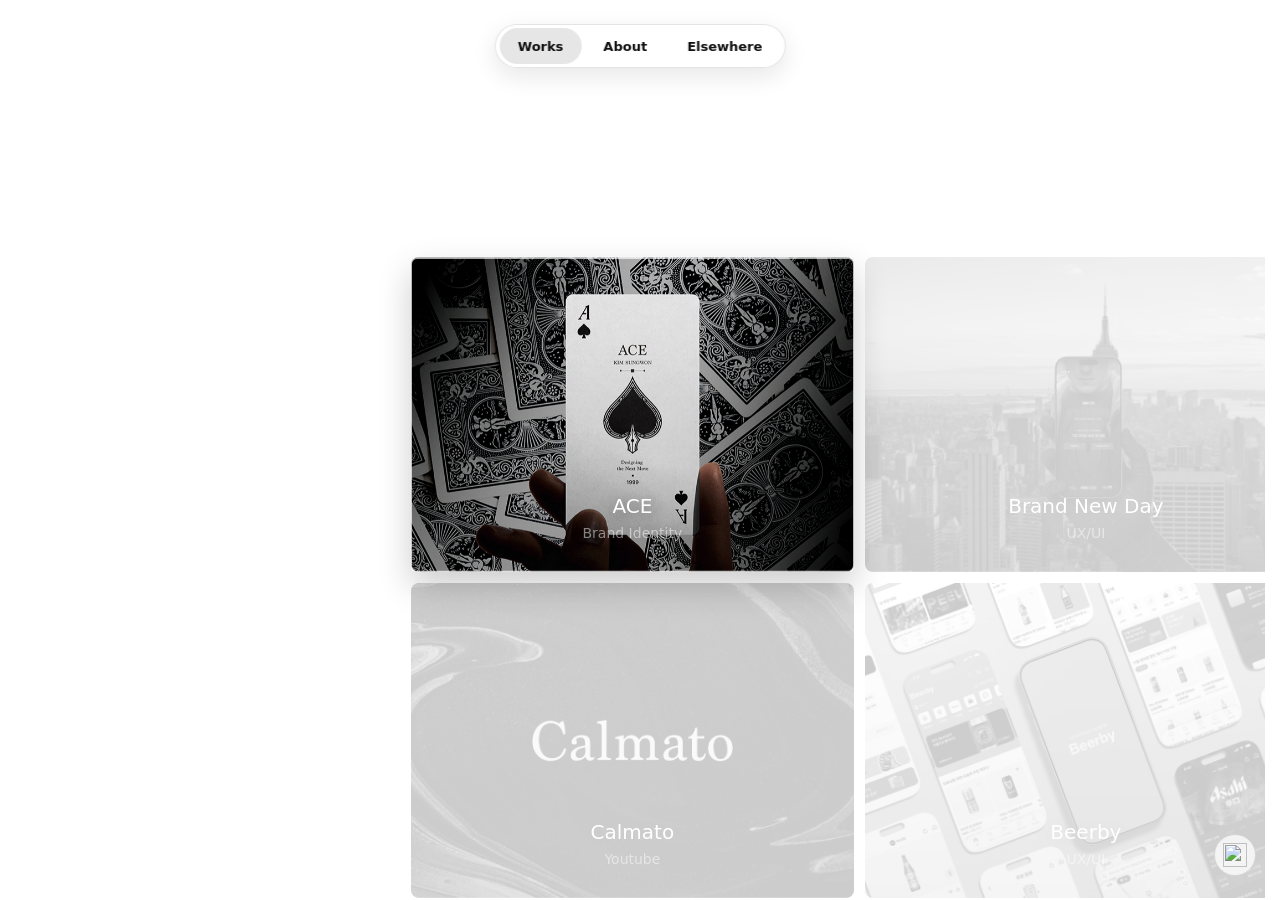
==== index.html @ f8c73bdc "오류 수정_2차" ====
<!doctype html>
<html lang="ko">
  <head>
    <meta charset="utf-8">
    <meta name="viewport" content="width=device-width, initial-scale=1, viewport-fit=cover">
    <meta http-equiv="refresh" content="0; url=./works/">
    <script>
      window.location.replace("./works/");
    </script>
    <title>Kim SungWon Portfolio</title>
  </head>
  <body></body>
</html>
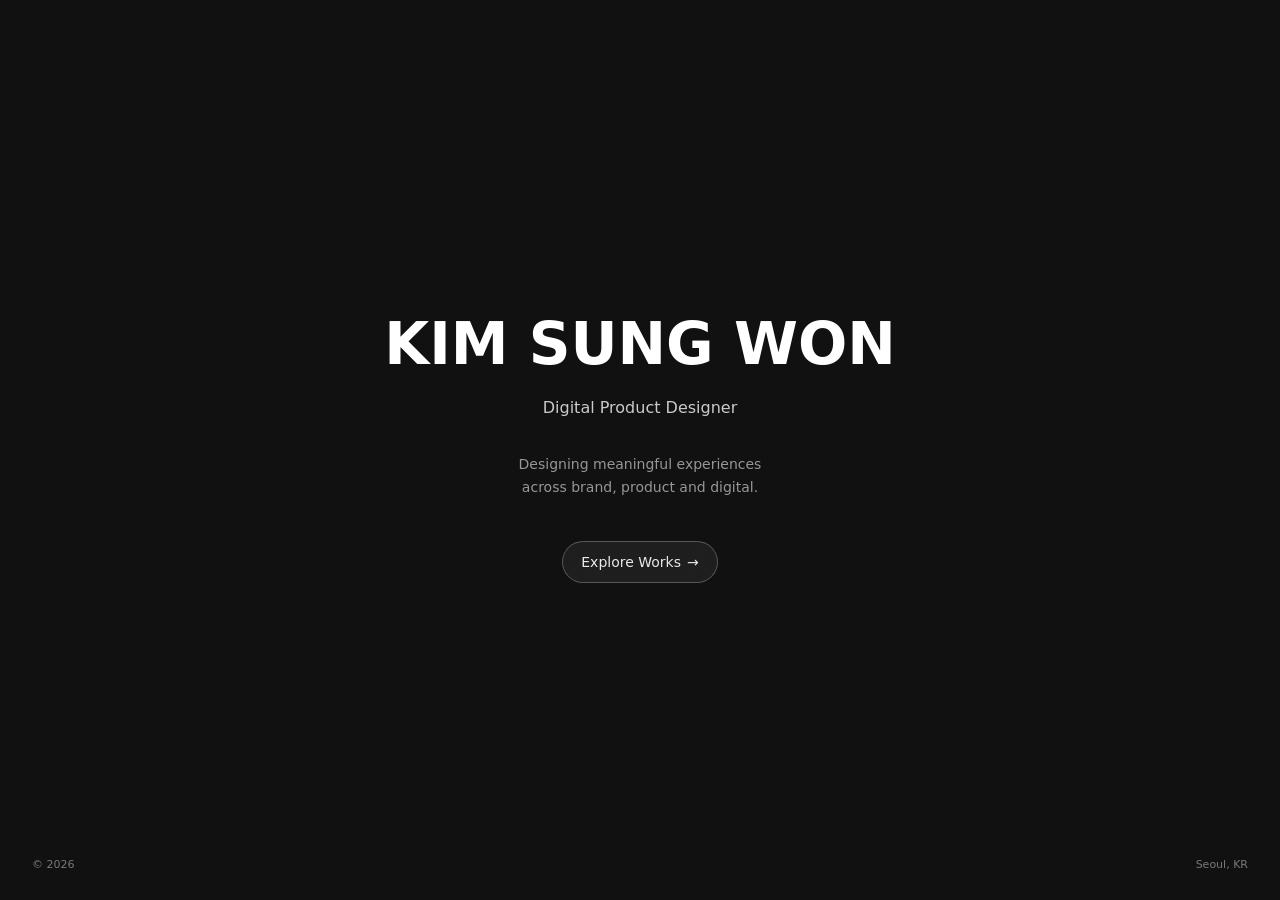
==== commit d6b4c2f5: "landing page" ====
--- a/index.html
+++ b/index.html
@@ -3,11 +3,36 @@
   <head>
     <meta charset="utf-8">
     <meta name="viewport" content="width=device-width, initial-scale=1, viewport-fit=cover">
-    <meta http-equiv="refresh" content="0; url=./works/">
-    <script>
-      window.location.replace("./works/");
-    </script>
-    <title>Kim SungWon Portfolio</title>
+    <meta name="theme-color" content="#111111">
+    <meta
+      name="description"
+      content="Kim Sung Won, Digital Product Designer. Designing meaningful experiences across brand, product and digital."
+    >
+    <title>Kim Sung Won — Digital Product Designer</title>
+    <link rel="stylesheet" href="./styles.css?v=20261016-landing-video-v70">
   </head>
-  <body></body>
+  <body class="landing-page">
+    <div class="landing-shell">
+      <div class="landing-media" aria-hidden="true">
+        <video autoplay muted loop playsinline preload="auto" tabindex="-1">
+          <source src="./assets/Landingpage_Background.mp4" type="video/mp4">
+        </video>
+      </div>
+
+      <main class="landing-content">
+        <h1>KIM SUNG WON</h1>
+        <p class="landing-role">Digital Product Designer</p>
+        <p class="landing-intro">
+          Designing meaningful experiences<br>
+          across brand, product and digital.
+        </p>
+        <a class="landing-works-link" href="./works/">Explore Works <span aria-hidden="true">→</span></a>
+      </main>
+
+      <footer class="landing-footer">
+        <p>© 2026</p>
+        <p>Seoul, KR</p>
+      </footer>
+    </div>
+  </body>
 </html>
--- a/styles.css
+++ b/styles.css
@@ -0,0 +1,6096 @@
+:root {
+  --font-system: -apple-system, BlinkMacSystemFont, "SF Pro Display", "SF Pro Text", "Apple SD Gothic Neo",
+    "Noto Sans KR", "Pretendard", system-ui, sans-serif;
+  --background: #111111;
+  --foreground: #ffffff;
+  --foreground-soft: #c7c7c7;
+  --foreground-muted: #9a9a9a;
+  /* Core Values icon tones: keep these softer than absolute black/white. */
+  --core-icon-primary: rgba(255, 255, 255, 0.82);
+  --core-icon-secondary: rgba(255, 255, 255, 0.5);
+  --core-icon-muted: rgba(255, 255, 255, 0.28);
+  --core-divider: rgba(255, 255, 255, 0.1);
+  --core-value-copy: rgba(255, 255, 255, 0.62);
+  --line: #2a2a2a;
+  --line-strong: #444444;
+  --accent: #e33d00;
+  /* Floating navigation pill controls. */
+  --nav-pill-height: 44px;
+  --nav-pill-padding-x: 4px;
+  --nav-pill-gap: 4px;
+  --nav-pill-radius: 999px;
+  --nav-pill-top: 28px;
+  --nav-pill-font-size: 13px;
+  --nav-pill-font-weight: 590;
+  --nav-pill-bg: rgba(15, 15, 15, 0.58);
+  --nav-pill-border: rgba(255, 255, 255, 0.15);
+  --nav-pill-shadow: 0 8px 24px rgba(0, 0, 0, 0.28);
+  --nav-pill-hover-bg: rgba(255, 255, 255, 0.08);
+  --nav-pill-active-bg: rgba(255, 255, 255, 0.14);
+  --nav-pill-text: var(--foreground);
+  --nav-pill-blur: 16px;
+  --nav-pill-duration: 260ms;
+  --nav-pill-ease: cubic-bezier(0.22, 1, 0.36, 1);
+  --nav-mode-duration: 260ms;
+  --nav-mode-ease: cubic-bezier(0.22, 1, 0.36, 1);
+  --nav-mode-shift: 6px;
+  --nav-mobile-padding-x: 4px;
+  --nav-mobile-item-padding-x: 18px;
+  --nav-indicator-duration: 420ms;
+  --nav-indicator-ease: cubic-bezier(0.22, 1, 0.36, 1);
+  --nav-item-duration: 180ms;
+  --floating-ui-fade-duration: 400ms;
+  --floating-ui-motion-duration: 550ms;
+  --floating-ui-fade-ease: ease-in-out;
+  --floating-ui-motion-ease: cubic-bezier(0.22, 1, 0.36, 1);
+  --floating-ui-reveal-delay: 1000ms;
+  --floating-ui-hidden-distance: 14px;
+  --safe-area-top: env(safe-area-inset-top, 0px);
+  --safe-area-right: env(safe-area-inset-right, 0px);
+  --safe-area-bottom: env(safe-area-inset-bottom, 0px);
+  --panel-x: 80px;
+  --header-height: 100px;
+}
+
+@media (min-width: 834px) and (max-width: 1439px) {
+  :root {
+    --nav-pill-top: 24px;
+  }
+}
+
+@media (max-width: 833px) {
+  :root {
+    --nav-pill-top: 16px;
+  }
+}
+
+* {
+  box-sizing: border-box;
+}
+
+html,
+body {
+  height: 100%;
+}
+
+html {
+  color-scheme: dark;
+  scroll-behavior: smooth;
+  background: var(--background);
+}
+
+body {
+  min-width: 320px;
+  margin: 0;
+  overflow: hidden;
+  color: var(--foreground);
+  background: var(--background);
+  font-family: var(--font-system);
+  letter-spacing: 0;
+  word-break: keep-all;
+}
+
+body.about-page,
+body.project-page {
+  overflow-x: hidden;
+  overflow-y: auto;
+}
+
+body.project-page {
+  --project-page-x: 4.5vw;
+  --project-title-description-gap: 40px;
+  --project-description-paragraph-gap: 14px;
+  --project-meta-gap: 28px;
+  --project-meta-offset-y: 10px;
+  --project-cover-meta-top: clamp(24px, 3vw, 42px);
+  --project-cover-aspect-ratio: 16 / 9;
+  --project-info-duration: 720ms;
+  --project-info-ease: cubic-bezier(0.42, 0, 0.58, 1);
+  --project-info-gradient: linear-gradient(
+    to bottom,
+    rgba(0, 0, 0, 0.1) 0%,
+    rgba(0, 0, 0, 0.45) 20%,
+    rgba(0, 0, 0, 0.85) 42%,
+    rgba(0, 0, 0, 0.98) 70%,
+    rgb(0, 0, 0) 100%
+  );
+  --project-info-bottom: max(20px, var(--safe-area-bottom));
+  --project-info-readability-height: clamp(84px, 13vh, 140px);
+  --project-close-size: 42px;
+  --project-adjacent-x: 4.5vw;
+  --project-adjacent-y: clamp(64px, 8vw, 112px);
+  --project-adjacent-gap: 12px;
+  --project-adjacent-row-gap: 8px;
+  --project-adjacent-type-gap: 7px;
+  --project-adjacent-duration: 320ms;
+  --project-adjacent-ease: cubic-bezier(0.22, 1, 0.36, 1);
+  /* Works -> Project Detail camera entrance controls. */
+  --project-entry-zoom-duration: 1200ms;
+  --project-entry-zoom-ease: cubic-bezier(0.22, 0.61, 0.36, 1);
+  --project-entry-zoom-scale: 1.06;
+  --project-entry-zoom-opacity: 0.6;
+  --project-entry-zoom-blur: 5px;
+}
+
+body.works-page,
+body.elsewhere-page {
+  overflow-x: hidden;
+  overflow-y: auto;
+  isolation: isolate;
+}
+
+/* Visual-only underlay: covers iOS browser-chrome areas without resizing content. */
+body.works-page::before,
+body.elsewhere-page::before {
+  content: "";
+  position: fixed;
+  top: 0;
+  right: 0;
+  left: 0;
+  z-index: -1;
+  width: 100%;
+  height: 100vh;
+  height: 100lvh;
+  pointer-events: none;
+  background: var(--background);
+}
+
+a {
+  color: inherit;
+  text-decoration: none;
+}
+
+button {
+  border: 0;
+  padding: 0;
+  color: inherit;
+  background: transparent;
+  font: inherit;
+}
+
+img {
+  display: block;
+  max-width: 100%;
+}
+
+.sr-only {
+  position: absolute;
+  width: 1px;
+  height: 1px;
+  padding: 0;
+  margin: -1px;
+  overflow: hidden;
+  clip: rect(0, 0, 0, 0);
+  white-space: nowrap;
+  border: 0;
+}
+
+/* Landing page */
+body.landing-page {
+  min-height: 100vh;
+  min-height: 100dvh;
+  overflow: hidden;
+  color: #ffffff;
+  background: #111111;
+}
+
+.landing-shell {
+  position: relative;
+  isolation: isolate;
+  width: 100%;
+  height: 100vh;
+  height: 100dvh;
+  min-height: 100svh;
+  overflow: hidden;
+  background: #111111;
+}
+
+.landing-media {
+  position: absolute;
+  inset: 0;
+  z-index: 0;
+  width: 100%;
+  height: 100%;
+  background: #111111;
+  pointer-events: none;
+}
+
+.landing-media video {
+  width: 100%;
+  height: 100%;
+  display: block;
+  object-fit: cover;
+}
+
+.landing-content {
+  position: relative;
+  z-index: 1;
+  width: min(100% - 48px, 880px);
+  height: 100%;
+  margin-inline: auto;
+  display: flex;
+  flex-direction: column;
+  align-items: center;
+  justify-content: center;
+  padding-bottom: 2px;
+  text-align: center;
+  opacity: 0;
+  animation: landingContentFadeIn 900ms var(--nav-pill-ease) 120ms forwards;
+}
+
+.landing-content h1,
+.landing-content p,
+.landing-footer p {
+  margin: 0;
+}
+
+.landing-content h1 {
+  font-size: 72px;
+  font-weight: 600;
+  line-height: 1;
+  letter-spacing: 0;
+}
+
+.landing-role {
+  margin-top: 28px !important;
+  color: rgba(255, 255, 255, 0.78);
+  font-size: 17px;
+  font-weight: 500;
+  line-height: 1.4;
+}
+
+.landing-intro {
+  margin-top: 34px !important;
+  color: rgba(255, 255, 255, 0.56);
+  font-size: 14px;
+  font-weight: 400;
+  line-height: 1.65;
+}
+
+.landing-works-link {
+  margin-top: 42px;
+  display: inline-flex;
+  align-items: center;
+  justify-content: center;
+  gap: 6px;
+  padding: 11px 18px;
+  color: rgba(255, 255, 255, 0.9);
+  background: rgba(255, 255, 255, 0.06);
+  border: 1px solid rgba(255, 255, 255, 0.25);
+  border-radius: 999px;
+  font-size: 14px;
+  font-weight: 500;
+  line-height: 1.3;
+  backdrop-filter: blur(12px) saturate(120%);
+  -webkit-backdrop-filter: blur(12px) saturate(120%);
+  transition: background 250ms ease;
+}
+
+.landing-works-link:hover {
+  background: rgba(255, 255, 255, 0.1);
+}
+
+.landing-works-link:focus-visible {
+  outline: 1px solid currentColor;
+  outline-offset: 8px;
+}
+
+.landing-footer {
+  position: absolute;
+  right: max(32px, var(--safe-area-right));
+  bottom: max(28px, var(--safe-area-bottom));
+  left: max(32px, env(safe-area-inset-left, 0px));
+  z-index: 1;
+  display: flex;
+  align-items: center;
+  justify-content: space-between;
+  color: rgba(255, 255, 255, 0.44);
+  font-size: 11px;
+  font-weight: 400;
+  line-height: 1.4;
+}
+
+@keyframes landingContentFadeIn {
+  to {
+    opacity: 1;
+  }
+}
+
+@media (min-width: 834px) and (max-width: 1439px) {
+  .landing-content h1 {
+    font-size: 58px;
+  }
+
+  .landing-role {
+    margin-top: 24px !important;
+    font-size: 16px;
+  }
+}
+
+@media (max-width: 833px) {
+  .landing-content {
+    width: min(100% - 40px, 560px);
+  }
+
+  .landing-content h1 {
+    font-size: 42px;
+  }
+
+  .landing-role {
+    margin-top: 22px !important;
+    font-size: 15px;
+  }
+
+  .landing-intro {
+    margin-top: 28px !important;
+    font-size: 13px;
+  }
+
+  .landing-works-link {
+    margin-top: 36px;
+    font-size: 13px;
+  }
+
+  .landing-footer {
+    right: max(20px, var(--safe-area-right));
+    bottom: max(20px, var(--safe-area-bottom));
+    left: max(20px, env(safe-area-inset-left, 0px));
+    font-size: 10px;
+  }
+}
+
+@media (max-width: 374px) {
+  .landing-content h1 {
+    font-size: 34px;
+  }
+}
+
+@media (prefers-reduced-motion: reduce) {
+  .landing-content {
+    opacity: 1;
+    animation: none;
+  }
+}
+
+.site-header {
+  position: fixed;
+  z-index: 200;
+  inset: 0;
+  height: 0;
+  color: var(--foreground);
+  pointer-events: none;
+}
+
+.nav-shell {
+  position: fixed;
+  left: 50%;
+  z-index: 1;
+  width: fit-content;
+  max-width: calc(100vw - 32px);
+  height: var(--nav-pill-height);
+  display: flex;
+  align-items: center;
+  gap: var(--nav-pill-gap);
+  padding: 0 var(--nav-pill-padding-x);
+  color: var(--nav-pill-text);
+  background: var(--nav-pill-bg);
+  border: 1px solid var(--nav-pill-border);
+  border-radius: var(--nav-pill-radius);
+  box-shadow: var(--nav-pill-shadow);
+  transform: translateX(-50%);
+  backdrop-filter: saturate(150%) blur(var(--nav-pill-blur));
+  -webkit-backdrop-filter: saturate(150%) blur(var(--nav-pill-blur));
+  pointer-events: auto;
+  transition:
+    background var(--nav-pill-duration) var(--nav-pill-ease),
+    border-color var(--nav-pill-duration) var(--nav-pill-ease),
+    box-shadow var(--nav-pill-duration) var(--nav-pill-ease);
+}
+
+.nav-group {
+  display: flex;
+  align-items: center;
+}
+
+.nav-primary {
+  position: static;
+  z-index: auto;
+  gap: 0;
+  min-width: 0;
+}
+
+.nav-primary > a,
+.elsewhere-nav-item > a,
+.elsewhere-subnav-link {
+  min-height: calc(var(--nav-pill-height) - 12px);
+  display: inline-flex;
+  align-items: center;
+  justify-content: center;
+  padding: 0 10px;
+  border-radius: var(--nav-pill-radius);
+  color: inherit;
+  cursor: pointer;
+  font-size: 13px;
+  font-weight: 590;
+  line-height: 17px;
+  text-transform: capitalize;
+  white-space: nowrap;
+  transition:
+    color var(--nav-item-duration) ease,
+    background var(--nav-item-duration) ease,
+    opacity var(--nav-item-duration) ease;
+}
+
+.nav-primary > a:hover,
+.elsewhere-nav-item > a:hover,
+.elsewhere-subnav-link:hover {
+  background: var(--nav-pill-hover-bg);
+  opacity: 1;
+}
+
+.nav-primary > a.is-active,
+.nav-primary > a[aria-current],
+.elsewhere-nav-item > a.is-active,
+.elsewhere-nav-item > a[aria-current],
+.elsewhere-subnav-link.is-active {
+  color: var(--nav-pill-text);
+  background: var(--nav-pill-active-bg);
+  opacity: 1;
+}
+
+.nav-logo {
+  position: static;
+  z-index: auto;
+  order: -1;
+  width: 45px;
+  height: 36px;
+  display: grid;
+  place-items: center;
+  flex: 0 0 auto;
+  margin-right: 4px;
+  padding-right: 8px;
+  border-right: 1px solid var(--nav-pill-divider);
+  transform: none;
+  transition: opacity var(--nav-item-duration) ease;
+}
+
+.nav-logo:hover {
+  opacity: 0.62;
+}
+
+.nav-logo img {
+  width: 28px;
+  height: 32px;
+  transition: filter 180ms ease;
+}
+
+.nav-logo img,
+.mobile-menu-button img,
+.footer-mark {
+  filter: invert(1);
+}
+
+.nav-utility {
+  display: none;
+}
+
+.mobile-menu-button,
+.mobile-menu {
+  display: none;
+}
+
+.about-main {
+  min-height: 100svh;
+  background: var(--background);
+}
+
+.nav-primary a:focus-visible,
+.nav-logo:focus-visible,
+.icon-link:focus-visible,
+.mobile-menu-button:focus-visible,
+.mobile-menu a:focus-visible,
+.footer-column a:focus-visible {
+  outline: 2px solid var(--accent);
+  outline-offset: 4px;
+}
+
+.about-panel {
+  min-height: 100svh;
+  position: relative;
+  display: flex;
+  align-items: center;
+  justify-content: center;
+  padding: 120px var(--panel-x);
+}
+
+.about-copy {
+  width: min(714px, 100%);
+  display: flex;
+  flex-direction: column;
+  align-items: center;
+  color: var(--foreground);
+  text-align: center;
+}
+
+@media (min-width: 834px) {
+  .about-page .about-panel {
+    justify-content: flex-start;
+  }
+
+  .about-page .about-copy {
+    align-items: flex-start;
+    text-align: left;
+  }
+}
+
+.about-copy p {
+  margin: 0;
+  white-space: pre-line;
+}
+
+.about-ko {
+  font-size: 16px;
+  font-weight: 400;
+  line-height: 1.6;
+}
+
+.signature-line {
+  width: 100px;
+  height: 2px;
+  display: block;
+  margin: 40px 0;
+  background: var(--line-strong);
+}
+
+.about-en {
+  color: var(--foreground-soft);
+  font-size: 14px;
+  font-weight: 400;
+  line-height: 1.6;
+}
+
+.footer-panel {
+  position: relative;
+  display: flex;
+  align-items: flex-start;
+  justify-content: center;
+  padding: 100px var(--panel-x);
+}
+
+.footer-content {
+  width: 100%;
+}
+
+.footer-divider {
+  width: 100%;
+  height: 2px;
+  margin-bottom: 40px;
+  background: var(--line);
+}
+
+.footer-grid {
+  min-height: 255px;
+  display: grid;
+  grid-template-columns: 170px minmax(0, 1fr) 180px 132px 180px;
+  grid-template-rows: 154px 21px;
+  grid-template-areas:
+    "identity . contact . archive"
+    "note note note note note";
+  column-gap: 0;
+  row-gap: 80px;
+}
+
+.footer-identity {
+  grid-area: identity;
+  display: flex;
+  flex-direction: column;
+  align-items: flex-start;
+  gap: 20px;
+}
+
+.footer-mark {
+  width: 30px;
+  height: 38px;
+}
+
+.footer-heading-group,
+.footer-column {
+  display: flex;
+  flex-direction: column;
+  align-items: flex-start;
+}
+
+.footer-label,
+.footer-column h2 {
+  margin: 0;
+  color: var(--accent);
+  font-size: 20px;
+  font-weight: 510;
+  line-height: 1.2;
+  text-transform: uppercase;
+}
+
+.footer-label {
+  margin-bottom: 20px;
+}
+
+.footer-heading-group h2 {
+  margin: 0;
+  font-size: 18px;
+  font-weight: 590;
+  line-height: 1.2;
+}
+
+.footer-column {
+  gap: 14px;
+}
+
+.footer-contact,
+.footer-archive {
+  padding-top: 58px;
+}
+
+.footer-column h2 {
+  margin-bottom: 6px;
+}
+
+.footer-column a {
+  font-size: 16px;
+  font-weight: 510;
+  line-height: 1.2;
+}
+
+.footer-contact {
+  grid-area: contact;
+}
+
+.footer-archive {
+  grid-area: archive;
+}
+
+.footer-note {
+  grid-area: note;
+  max-width: 750px;
+  margin: 0;
+  color: var(--foreground-muted);
+  font-size: 18px;
+  font-weight: 400;
+  line-height: 1.2;
+}
+
+.footer-note > span:first-child {
+  text-transform: uppercase;
+}
+
+.footer-note-mobile {
+  display: none;
+}
+
+.works-main {
+  min-height: 100%;
+  display: grid;
+  margin: 0;
+  overflow: visible;
+  background: var(--background);
+}
+
+.works-page {
+  /* Shared Works thumbnail overlay controls. */
+  --works-thumbnail-gradient-opacity: 0.2;
+  --works-thumbnail-label-inline-padding: 20px;
+  --works-thumbnail-label-bottom-padding: 20px;
+  --works-thumbnail-title-category-gap: 5px;
+}
+
+.project-gallery {
+  padding: 160px var(--panel-x) 0;
+}
+
+.project-camera-viewport {
+  display: contents;
+}
+
+.project-grid {
+  display: grid;
+  grid-template-columns: repeat(2, minmax(0, 1fr));
+  gap: 70px;
+}
+
+.project-card {
+  position: relative;
+  min-width: 0;
+  display: flex;
+  flex-direction: column;
+  gap: 20px;
+  color: var(--foreground);
+  transition: opacity 180ms ease;
+}
+
+.project-card:hover {
+  opacity: 0.7;
+}
+
+.project-card:focus-visible {
+  outline: 2px solid var(--accent);
+  outline-offset: 8px;
+}
+
+.project-media {
+  position: relative;
+  width: 100%;
+  aspect-ratio: 380 / 430;
+  margin: 0;
+  overflow: hidden;
+  border-radius: 8px;
+  background: var(--line);
+  isolation: isolate;
+}
+
+.works-page .project-media::after {
+  content: "";
+  position: absolute;
+  inset: 0;
+  z-index: 1;
+  pointer-events: none;
+  background: linear-gradient(to top, #000000 0%, rgba(0, 0, 0, 0) 100%);
+  opacity: var(--works-thumbnail-gradient-opacity);
+}
+
+.project-media img {
+  width: 100%;
+  height: 100%;
+  object-fit: cover;
+}
+
+.project-media img,
+.project-image-frame img,
+.project-image-frame video {
+  filter: none;
+}
+
+.project-info {
+  display: flex;
+  flex-direction: column;
+  gap: 8px;
+}
+
+.project-info h2,
+.project-info p {
+  margin: 0;
+  font-family: "SF Pro Text", var(--font-system);
+  font-weight: 400;
+}
+
+.project-info h2 {
+  font-size: 26px;
+  line-height: 1.2;
+}
+
+.project-info p {
+  color: var(--foreground-soft);
+  font-size: 16px;
+  line-height: 1.5;
+}
+
+/* Works gallery camera field. One viewport-proportional camera runs at every size. */
+.works-page {
+  /* Fallback grid controls before the desktop camera is initialized. */
+  --works-grid-columns: 3;
+  /* Match the fixed header's left/right content boundary via --panel-x. */
+  --works-grid-max-width: calc(100vw - (var(--panel-x) * 2));
+  --works-column-gap: 32px;
+  --works-row-separation: 38px;
+  /* Reference-style landscape thumbnails. */
+  --works-thumbnail-ratio: 2 / 1;
+  --works-thumbnail-label-gap: 12px;
+  --works-title-category-gap: 5px;
+  --works-category-opacity: 0.6;
+  --works-hover-scale: 1.025;
+  --works-hover-duration: 500ms;
+  /* Works entry: surrounding cards dissolve after the established camera framing. */
+  --works-reveal-duration: 580ms;
+  --works-reveal-stagger: 75ms;
+  --works-reveal-blur: 4px;
+  --works-motion-easing: cubic-bezier(0.22, 1, 0.36, 1);
+  --works-desktop-title-size: 20px;
+  --works-desktop-category-size: 14px;
+  --works-thumbnail-label-inline-padding: 24px;
+  --works-thumbnail-label-bottom-padding: 24px;
+  --works-desktop-gallery-top-space: 16px;
+  --works-desktop-gallery-bottom-space: 0px;
+
+  /* VS Code control: one scale for both camera-card width and height at every viewport. */
+  --works-camera-zoom: 0.35;
+  --works-camera-cell-width: 35vw;
+  --works-camera-cell-height: 35svh;
+  /* VS Code controls: the continuous camera scale never makes a project card smaller than this. */
+  --works-camera-min-cell-width: 300px;
+  --works-camera-min-cell-height: 315px;
+  --works-camera-gap: clamp(10px, 0.84vw, 12px);
+  --works-camera-stage-inline: 0px;
+  --works-camera-focus-y: 46%;
+  --works-camera-inactive-opacity: 0.2;
+  --works-camera-inactive-grayscale: 1;
+  --works-camera-transition-duration: 1500ms;
+  --works-camera-transition-easing: cubic-bezier(0.22, 1, 0.36, 1);
+  /* Selected card outline: begins one second after camera travel finishes. */
+  --works-camera-outline-delay: 0ms;
+  --works-camera-outline-duration: 2000ms;
+  --works-camera-outline-radius: 6px;
+  --works-camera-outline-border: rgba(255, 255, 255, 0.72);
+  --works-camera-outline-highlight: rgba(255, 255, 255, 0.64);
+  --works-camera-outline-shadow:
+    inset 0 1px 0 var(--works-camera-outline-highlight),
+    inset 0 -1px 0 rgba(255, 255, 255, 0.18),
+    0 0 0 1px rgba(255, 255, 255, 0.08),
+    0 14px 34px rgba(0, 0, 0, 0.2);
+  --works-camera-wheel-threshold: 10;
+  --works-camera-wheel-cooldown: 400ms;
+  --works-camera-wheel-gesture-end-delay: 180ms;
+  --works-camera-swipe-threshold: 28px;
+  /* Works entry direction: default zooms in; project close zooms out. */
+  --works-entry-start-scale: 0.68;
+  --works-close-entry-start-scale: 1.32;
+  --works-entry-duration: 1000ms;
+  --works-entry-ease: cubic-bezier(0.8, 0, 0.32, 1);
+  /* Project click loader completes before the destination is revealed. */
+  --project-transition-loader-duration: 900ms;
+  --project-transition-ring-length: 201.062;
+  --project-transition-overlay-bg: rgba(6, 6, 6, 0.72);
+  --project-transition-overlay-blur: 18px;
+}
+
+.project-transition-loader {
+  position: fixed;
+  inset: 0;
+  z-index: 5000;
+  display: grid;
+  place-items: center;
+  overflow: hidden;
+  visibility: hidden;
+  pointer-events: none;
+  opacity: 0;
+  background: var(--project-transition-overlay-bg);
+  -webkit-backdrop-filter: blur(var(--project-transition-overlay-blur)) saturate(0.78);
+  backdrop-filter: blur(var(--project-transition-overlay-blur)) saturate(0.78);
+  transition:
+    opacity 180ms ease,
+    visibility 0s linear 180ms;
+}
+
+.project-transition-loader.is-active {
+  visibility: visible;
+  pointer-events: auto;
+  opacity: 1;
+  transition-delay: 0s;
+}
+
+.project-transition-loader-mark {
+  position: relative;
+  width: 88px;
+  height: 88px;
+  display: grid;
+  place-items: center;
+}
+
+.project-transition-loader-mark > img {
+  position: absolute;
+  top: 50%;
+  left: 50%;
+  display: block;
+  width: 34px;
+  height: 34px;
+  transform: translate(-50%, -50%);
+  filter: invert(1);
+}
+
+.project-transition-loader-ring {
+  position: absolute;
+  inset: 0;
+  width: 100%;
+  height: 100%;
+  overflow: visible;
+  transform: rotate(-90deg);
+}
+
+.project-transition-loader-ring circle {
+  fill: none;
+  stroke: rgba(255, 255, 255, 0.82);
+  stroke-width: 1;
+  stroke-linecap: round;
+  stroke-dasharray:
+    var(--project-transition-ring-length)
+    var(--project-transition-ring-length);
+  stroke-dashoffset: var(--project-transition-ring-length);
+}
+
+.project-transition-loader.is-active .project-transition-loader-ring circle {
+  animation: projectTransitionLineDraw var(--project-transition-loader-duration) linear forwards;
+}
+
+@keyframes projectTransitionLineDraw {
+  to {
+    stroke-dashoffset: 0;
+  }
+}
+
+body.is-project-transitioning {
+  overflow: hidden;
+}
+
+.works-page {
+  --works-camera-outline-border: rgba(255, 255, 255, 0.52);
+  --works-camera-outline-highlight: rgba(255, 255, 255, 0.42);
+  --works-camera-outline-shadow:
+    inset 0 1px 0 var(--works-camera-outline-highlight),
+    inset 0 -1px 0 rgba(255, 255, 255, 0.12),
+    0 0 0 1px rgba(255, 255, 255, 0.06),
+    0 14px 34px rgba(0, 0, 0, 0.42);
+}
+
+.works-page .project-gallery {
+  min-height: 100%;
+  display: flex;
+  align-items: center;
+  justify-content: center;
+  padding:
+    calc(var(--header-height) + var(--works-desktop-gallery-top-space))
+    var(--panel-x)
+    var(--works-desktop-gallery-bottom-space);
+}
+
+.works-page .project-grid {
+  width: min(var(--works-grid-max-width), 100%);
+  grid-template-columns: repeat(var(--works-grid-columns), minmax(0, 1fr));
+  column-gap: var(--works-column-gap);
+  row-gap: var(--works-row-separation);
+}
+
+.works-page .project-card {
+  gap: var(--works-thumbnail-label-gap);
+}
+
+.works-page .project-media {
+  aspect-ratio: var(--works-thumbnail-ratio);
+}
+
+.works-page .project-info h2 {
+  font-size: var(--works-desktop-title-size);
+}
+
+.works-page .project-info p {
+  font-size: var(--works-desktop-category-size);
+  opacity: var(--works-category-opacity);
+}
+
+.works-page .project-info {
+  gap: var(--works-title-category-gap);
+}
+
+.works-page .project-card:hover {
+  opacity: 1;
+}
+
+.works-page .project-media img {
+  transform: scale(1);
+  transform-origin: center;
+  transition: transform var(--works-hover-duration) var(--works-motion-easing);
+  will-change: transform;
+}
+
+/* Applied by JavaScript on every Works viewport. */
+.works-page .project-gallery.is-works-camera-ready {
+  position: relative;
+  min-height: 0;
+  display: block;
+  padding: 0;
+  overflow: visible;
+  isolation: isolate;
+  touch-action: none;
+}
+
+/* Works — Initial Zoom In */
+.works-page .project-gallery.is-works-camera-ready {
+  scale: var(--works-entry-start-scale);
+  opacity: 0;
+  transform-origin: center center;
+  will-change: scale, opacity;
+}
+
+html.is-works-close-entry
+  .works-page
+  .project-gallery.is-works-camera-ready:not(.is-entry-visible) {
+  scale: var(--works-close-entry-start-scale);
+  opacity: 1;
+}
+
+.works-page .project-gallery.is-works-camera-ready.is-entry-visible {
+  scale: 1;
+  opacity: 1;
+  transition:
+    scale var(--works-entry-duration) var(--works-entry-ease),
+    opacity 300ms ease-out;
+}
+
+.works-page .project-gallery.is-works-camera-ready:focus-visible {
+  outline: 2px solid var(--accent);
+  outline-offset: -8px;
+}
+
+.works-page .project-gallery.is-works-camera-ready .project-camera-viewport {
+  position: absolute;
+  inset: 0 var(--works-camera-stage-inline);
+  display: block;
+  overflow: visible;
+}
+
+.works-page .project-gallery.is-works-camera-ready .project-grid {
+  position: absolute;
+  top: 0;
+  left: 0;
+  width: max-content;
+  display: grid;
+  grid-template-columns: repeat(var(--works-grid-columns), var(--works-camera-cell-width));
+  grid-auto-rows: var(--works-camera-cell-height);
+  gap: var(--works-camera-gap);
+  transform: translate3d(var(--works-camera-x, 0px), var(--works-camera-y, 0px), 0);
+  transition: transform var(--works-camera-transition-duration) var(--works-camera-transition-easing);
+  will-change: transform;
+}
+
+.works-page .project-gallery.is-works-initializing .project-grid {
+  transition: none;
+}
+
+.works-page .project-gallery.is-works-camera-ready .project-card {
+  --works-camera-card-opacity: var(--works-camera-inactive-opacity);
+  position: relative;
+  width: var(--works-camera-cell-width);
+  height: var(--works-camera-cell-height);
+  gap: var(--works-thumbnail-label-gap);
+  opacity: var(--works-camera-card-opacity);
+  transition: opacity var(--works-camera-transition-duration) var(--works-camera-transition-easing);
+}
+
+.works-page .project-gallery.is-works-camera-ready .project-card.is-works-camera-active {
+  --works-camera-card-opacity: 1;
+}
+
+/* A delayed, translucent perimeter marks the card after the camera settles. */
+.works-page .project-gallery.is-works-camera-ready .project-card::after {
+  content: "";
+  position: absolute;
+  inset: 0;
+  z-index: 2;
+  border: 1px solid var(--works-camera-outline-border);
+  border-radius: var(--works-camera-outline-radius);
+  background: transparent;
+  box-shadow: var(--works-camera-outline-shadow);
+  opacity: 0;
+  pointer-events: none;
+  transform: scale(0.992);
+  transition:
+    opacity var(--works-camera-outline-duration) var(--works-motion-easing),
+    transform var(--works-camera-outline-duration) var(--works-motion-easing),
+    box-shadow var(--works-camera-outline-duration) var(--works-motion-easing);
+  transition-delay: 0ms;
+}
+
+.works-page .project-gallery.is-works-camera-ready.is-works-camera-outline-visible .project-card.is-works-camera-active::after {
+  opacity: 1;
+  transform: scale(1);
+  transition-delay: 0ms;
+}
+
+.works-page .project-gallery.is-works-camera-ready .project-grid.is-works-entrance-prepared .project-card:not(.is-works-entrance-anchor):not([data-works-entry-priority="true"]) {
+  opacity: 0;
+  filter: blur(var(--works-reveal-blur));
+  transition:
+    opacity var(--works-reveal-duration) var(--works-motion-easing),
+    filter var(--works-reveal-duration) var(--works-motion-easing);
+  will-change: opacity, filter;
+}
+
+.works-page .project-gallery.is-works-camera-ready .project-grid.is-works-entrance-prepared .project-card.is-works-entrance-anchor {
+  opacity: 1;
+  filter: blur(0);
+}
+
+.works-page .project-gallery.is-works-camera-ready .project-grid.is-works-entrance-prepared.is-works-entrance-revealing .project-card:not(.is-works-entrance-anchor):not([data-works-entry-priority="true"]) {
+  opacity: var(--works-camera-card-opacity);
+  filter: blur(0);
+  transition-delay: var(--works-reveal-delay, 0ms);
+}
+
+.works-page .project-gallery.is-works-camera-ready .project-card:hover {
+  opacity: var(--works-camera-card-opacity);
+}
+
+/* Priority labels render immediately; their images still follow camera focus. */
+.works-page .project-gallery.is-works-camera-ready .project-card[data-works-entry-priority="true"] {
+  opacity: 1;
+}
+
+.works-page .project-gallery.is-works-camera-ready .project-card[data-works-entry-priority="true"] .project-media {
+  opacity: var(--works-camera-card-opacity);
+  transition: opacity var(--works-camera-transition-duration) var(--works-camera-transition-easing);
+}
+
+.works-page .project-gallery.is-works-camera-ready .project-media {
+  width: 100%;
+  height: 100%;
+  aspect-ratio: auto;
+}
+
+.works-page .project-gallery.is-works-camera-ready .project-info {
+  position: absolute;
+  inset: 0;
+  z-index: 1;
+  display: flex;
+  align-items: center;
+  justify-content: flex-end;
+  gap: var(--works-thumbnail-title-category-gap);
+  padding:
+    16px
+    var(--works-thumbnail-label-inline-padding)
+    var(--works-thumbnail-label-bottom-padding);
+  color: #ffffff;
+  pointer-events: none;
+  text-align: center;
+  text-shadow: 0 2px 16px rgba(0, 0, 0, 0.48);
+}
+
+.works-page .project-gallery.is-works-camera-ready .project-info h2,
+.works-page .project-gallery.is-works-camera-ready .project-info p {
+  color: inherit;
+}
+
+.works-page .project-gallery.is-works-camera-ready .project-info p {
+  color: rgba(255, 255, 255, 0.82);
+}
+
+.works-page .project-gallery.is-works-camera-ready .project-media img {
+  /* Keep large thumbnails on a stable compositor layer during camera travel. */
+  backface-visibility: hidden;
+  -webkit-backface-visibility: hidden;
+  transition: transform var(--works-hover-duration) var(--works-motion-easing);
+}
+
+@media (min-width: 1440px) and (hover: hover) and (pointer: fine) {
+  .works-page .project-card:hover .project-media img {
+    transform: scale(var(--works-hover-scale));
+  }
+}
+
+.works-footer {
+  padding-top: 100px;
+  padding-bottom: 100px;
+}
+
+.project-detail-main {
+  min-height: 100svh;
+  background: var(--background);
+}
+
+.project-detail-hero {
+  display: none;
+}
+
+.project-hero-layout {
+  display: grid;
+  grid-template-columns: minmax(0, 1fr) minmax(220px, 280px);
+  align-items: start;
+  column-gap: clamp(72px, 10vw, 160px);
+}
+
+.project-hero-copy {
+  min-width: 0;
+  display: flex;
+  flex-direction: column;
+  align-items: flex-start;
+}
+
+.project-title-group {
+  display: flex;
+  flex-direction: column;
+  align-items: flex-start;
+  gap: 4px;
+}
+
+.project-title-group h1 {
+  margin: 0;
+  color: var(--foreground);
+  font-family: "Apple SD Gothic Neo", var(--font-system);
+  font-size: 72px;
+  font-weight: 500;
+  line-height: 78px;
+  letter-spacing: -2.2px;
+  overflow-wrap: break-word;
+}
+
+.project-subtitle {
+  margin: 0;
+  color: var(--foreground);
+  font-family: "Apple SD Gothic Neo", var(--font-system);
+  font-size: 22px;
+  font-weight: 400;
+  line-height: 30px;
+}
+
+.project-description {
+  width: min(560px, 100%);
+  display: flex;
+  flex-direction: column;
+  gap: var(--project-description-paragraph-gap);
+  margin: var(--project-title-description-gap) 0 0;
+  color: var(--foreground);
+  font-family: "Apple SD Gothic Neo", var(--font-system);
+  font-size: 14px;
+  font-weight: 400;
+  line-height: 22px;
+}
+
+.project-description-paragraph {
+  display: block;
+}
+
+.project-meta {
+  width: 100%;
+  display: flex;
+  flex-direction: column;
+  align-items: flex-start;
+  gap: var(--project-meta-gap);
+  margin: 0;
+  padding: 0;
+  color: var(--foreground);
+  transform: translateY(var(--project-meta-offset-y));
+}
+
+.project-meta-item {
+  display: flex;
+  flex-direction: column;
+  align-items: flex-start;
+  gap: 6px;
+}
+
+.project-meta dt,
+.project-meta dd {
+  margin: 0;
+}
+
+.project-meta dt {
+  color: var(--foreground-muted);
+  font-size: 10px;
+  font-weight: 500;
+  line-height: 14px;
+}
+
+.project-meta dd {
+  color: var(--foreground);
+  font-size: 14px;
+  font-weight: 400;
+  line-height: 20px;
+}
+
+@media (min-width: 834px) and (max-width: 1439px) {
+  body.project-page {
+    --project-page-x: var(--panel-x);
+  }
+
+  .project-hero-layout {
+    grid-template-columns: minmax(0, 1fr) minmax(200px, 240px);
+    column-gap: clamp(48px, 7vw, 96px);
+  }
+
+  .project-title-group h1 {
+    font-size: 56px;
+    line-height: 62px;
+    letter-spacing: -1.8px;
+  }
+
+  .project-subtitle {
+    font-size: 20px;
+    line-height: 28px;
+  }
+
+  .project-description {
+    width: min(540px, 100%);
+    font-size: 14px;
+    line-height: 22px;
+  }
+
+  .project-meta dd {
+    font-size: 13px;
+    line-height: 19px;
+  }
+}
+
+@media (max-width: 833px) {
+  body.project-page {
+    --project-info-inline: max(16px, var(--safe-area-right));
+    --project-info-bottom: calc(max(16px, var(--safe-area-bottom)) + 52px);
+  }
+
+  .project-title-group h1 {
+    font-size: 42px;
+    line-height: 46px;
+    letter-spacing: -1.3px;
+  }
+
+  .project-subtitle {
+    font-size: 17px;
+    line-height: 24px;
+  }
+
+  .project-description {
+    width: min(100%, 560px);
+    font-size: 13px;
+    line-height: 20px;
+  }
+
+  .project-meta {
+    gap: var(--project-meta-gap);
+  }
+
+  .project-meta dd {
+    font-size: 12px;
+    line-height: 18px;
+  }
+}
+
+.project-page .project-image-stack {
+  width: 100%;
+  max-width: none;
+  display: flex;
+  flex-direction: column;
+  gap: 0;
+  margin: 0;
+  padding: 0;
+}
+
+.project-page .project-image-frame {
+  position: relative;
+  width: 100%;
+  margin: 0;
+  overflow: hidden;
+  background: #000000;
+}
+
+.project-page .project-image-frame > img,
+.project-page .project-image-frame > video {
+  width: 100%;
+  height: auto;
+  display: block;
+}
+
+.project-page .project-image-stack > .project-image-frame:first-child {
+  aspect-ratio: var(--project-cover-aspect-ratio);
+}
+
+.project-page .project-image-stack > .project-image-frame:first-child > :is(img, video) {
+  width: 100%;
+  height: 100%;
+  object-fit: cover;
+  object-position: center;
+}
+
+html.is-project-entry-zoom-pending
+  body.project-page
+  .project-image-stack
+  > .project-image-frame:first-child
+  > :is(img, video) {
+  opacity: var(--project-entry-zoom-opacity);
+  filter: blur(var(--project-entry-zoom-blur));
+  transform: scale(var(--project-entry-zoom-scale));
+  transform-origin: center center;
+  will-change: transform, opacity, filter;
+  backface-visibility: hidden;
+}
+
+html.is-project-entry-zoom-running
+  body.project-page
+  .project-image-stack
+  > .project-image-frame:first-child
+  > :is(img, video) {
+  opacity: 1;
+  filter: blur(0);
+  transform: scale(1);
+  transition:
+    transform var(--project-entry-zoom-duration) var(--project-entry-zoom-ease),
+    opacity var(--project-entry-zoom-duration) var(--project-entry-zoom-ease),
+    filter var(--project-entry-zoom-duration) var(--project-entry-zoom-ease);
+}
+
+.project-cover-identity {
+  position: fixed;
+  top: calc(var(--safe-area-top) + var(--project-cover-meta-top));
+  left: 50%;
+  z-index: 2;
+  width: min(calc(100% - 48px), 680px);
+  display: flex;
+  flex-direction: column;
+  align-items: center;
+  gap: 3px;
+  color: #ffffff;
+  visibility: hidden;
+  pointer-events: none;
+  text-align: center;
+  opacity: 0;
+  transform: translateX(-50%);
+  transition:
+    opacity var(--project-info-duration) var(--project-info-ease),
+    visibility 0s linear var(--project-info-duration);
+}
+
+.project-cover-identity.is-visible {
+  visibility: visible;
+  opacity: 1;
+  transition-delay: 0s, 0s;
+}
+
+.project-cover-title,
+.project-cover-subtitle,
+.project-cover-year {
+  margin: 0;
+  text-shadow: 0 1px 14px rgba(0, 0, 0, 0.34);
+}
+
+.project-cover-title {
+  font-size: 16px;
+  font-weight: 500;
+  line-height: 1.25;
+}
+
+.project-cover-subtitle {
+  color: rgba(255, 255, 255, 0.8);
+  font-size: 12px;
+  font-weight: 400;
+  line-height: 1.3;
+}
+
+.project-cover-year {
+  color: rgba(255, 255, 255, 0.64);
+  font-size: 11px;
+  font-weight: 400;
+  line-height: 1.3;
+}
+
+.project-info-trigger {
+  position: fixed;
+  right: auto;
+  bottom: var(--project-info-bottom);
+  left: 50%;
+  z-index: 2002;
+  min-width: 0;
+  min-height: 0;
+  padding: 8px 3px 7px;
+  border: 0;
+  border-radius: 0;
+  color: #ffffff;
+  background: transparent;
+  backdrop-filter: none;
+  -webkit-backdrop-filter: none;
+  cursor: pointer;
+  font-size: 13px;
+  font-weight: 500;
+  line-height: 1;
+  transform: translateX(-50%);
+  transition: color var(--project-info-duration) var(--project-info-ease);
+}
+
+.project-info-trigger::after {
+  content: "";
+  position: absolute;
+  right: 3px;
+  bottom: 2px;
+  left: 3px;
+  height: 1px;
+  background: currentColor;
+  opacity: 0.76;
+}
+
+.project-info-trigger:hover {
+  color: rgba(255, 255, 255, 0.72);
+}
+
+.project-info-trigger:focus-visible {
+  outline: 2px solid currentColor;
+  outline-offset: 3px;
+}
+
+.project-info-readability-gradient {
+  position: fixed;
+  right: 0;
+  bottom: 0;
+  left: 0;
+  z-index: 1800;
+  height: var(--project-info-readability-height);
+  pointer-events: none;
+  background: linear-gradient(to bottom, transparent 0%, rgba(0, 0, 0, 0.3) 100%);
+}
+
+.project-close {
+  position: fixed;
+  top: calc(
+    var(--safe-area-top) + var(--nav-pill-top) + (var(--nav-pill-height) - var(--project-close-size)) / 2
+  );
+  right: max(24px, var(--safe-area-right));
+  z-index: 2002;
+  width: var(--project-close-size);
+  height: var(--project-close-size);
+  display: grid;
+  place-items: center;
+  color: #ffffff;
+  font-size: 28px;
+  font-weight: 300;
+  line-height: 1;
+  opacity: 1;
+  transform: none;
+  transition:
+    color 180ms ease,
+    opacity var(--project-info-duration) var(--project-info-ease),
+    visibility 0s linear 0s;
+}
+
+.project-close:hover {
+  color: rgba(255, 255, 255, 0.7);
+}
+
+.project-close:focus-visible {
+  outline: 2px solid currentColor;
+  outline-offset: 2px;
+}
+
+.project-info-layer {
+  position: fixed;
+  inset: 0;
+  z-index: 1900;
+  color: #ffffff;
+  visibility: hidden;
+  pointer-events: none;
+  opacity: 0;
+  transition:
+    opacity var(--project-info-duration) var(--project-info-ease),
+    visibility 0s linear var(--project-info-duration);
+}
+
+.project-info-gradient {
+  position: absolute;
+  inset: 0;
+  width: 100%;
+  height: 100%;
+  padding: 0;
+  border: 0;
+  border-radius: 0;
+  background: var(--project-info-gradient);
+  cursor: default;
+  touch-action: none;
+  opacity: 0;
+  transition: opacity var(--project-info-duration) var(--project-info-ease);
+}
+
+.project-info-content {
+  position: absolute;
+  right: 0;
+  bottom: 0;
+  left: 0;
+  z-index: 1;
+  max-height: calc(100dvh - 88px);
+  padding:
+    32px
+    max(clamp(32px, 4.5vw, 72px), 140px)
+    calc(max(32px, var(--safe-area-bottom)) + 82px)
+    clamp(32px, 4.5vw, 72px);
+  overflow-y: auto;
+  overscroll-behavior: contain;
+  -webkit-overflow-scrolling: touch;
+  touch-action: pan-y;
+  opacity: 0;
+  transform: translate3d(0, 18px, 0);
+  transition:
+    opacity var(--project-info-duration) var(--project-info-ease),
+    transform var(--project-info-duration) var(--project-info-ease);
+}
+
+.project-info-copy {
+  width: min(100%, 720px);
+}
+
+.project-info-title {
+  margin: 0;
+  font-size: clamp(32px, 3.6vw, 56px);
+  font-weight: 500;
+  line-height: 1.04;
+}
+
+.project-info-subtitle {
+  margin: 8px 0 0;
+  color: rgba(255, 255, 255, 0.76);
+  font-size: 16px;
+  font-weight: 400;
+  line-height: 24px;
+}
+
+.project-info-description {
+  width: min(100%, 620px);
+  display: flex;
+  flex-direction: column;
+  gap: var(--project-description-paragraph-gap);
+  margin-top: 24px;
+  color: rgba(255, 255, 255, 0.9);
+  font-size: 13px;
+  line-height: 20px;
+}
+
+.project-info-description p {
+  margin: 0;
+}
+
+.project-info-meta {
+  display: grid;
+  grid-template-columns: repeat(4, minmax(0, 1fr));
+  gap: clamp(20px, 3vw, 48px);
+  margin: 32px 0 0;
+}
+
+.project-info-meta-item {
+  min-width: 0;
+  display: flex;
+  flex-direction: column;
+  gap: 6px;
+}
+
+.project-info-meta dt,
+.project-info-meta dd {
+  margin: 0;
+}
+
+.project-info-meta dt {
+  color: rgba(255, 255, 255, 0.56);
+  font-size: 10px;
+  font-weight: 500;
+  line-height: 14px;
+}
+
+.project-info-meta dd {
+  color: rgba(255, 255, 255, 0.9);
+  font-size: 13px;
+  font-weight: 400;
+  line-height: 19px;
+  overflow-wrap: anywhere;
+}
+
+body.is-project-info-open .project-info-layer {
+  visibility: visible;
+  pointer-events: auto;
+  opacity: 1;
+  transition-delay: 0s;
+}
+
+body.is-project-info-open .project-cover-identity,
+body.is-project-info-open .project-close {
+  visibility: hidden;
+  pointer-events: none;
+  opacity: 0;
+}
+
+body.is-project-info-open .project-cover-identity {
+  transition-delay: 0s, var(--project-info-duration);
+}
+
+body.is-project-info-open .project-close {
+  transition-delay: 0s, 0s, var(--project-info-duration);
+}
+
+body.is-project-info-open .project-info-gradient,
+body.is-project-info-open .project-info-content {
+  opacity: 1;
+}
+
+body.is-project-info-open .project-info-content {
+  transform: translate3d(0, 0, 0);
+}
+
+.project-adjacent-end {
+  position: relative;
+  width: 100%;
+  background: var(--background);
+}
+
+.project-adjacent-sentinel {
+  position: absolute;
+  top: 0;
+  left: 0;
+  width: 1px;
+  height: 1px;
+  pointer-events: none;
+}
+
+.project-adjacent-nav {
+  width: 100%;
+  display: flex;
+  align-items: flex-start;
+  justify-content: space-between;
+  gap: clamp(32px, 8vw, 120px);
+  padding: var(--project-adjacent-y) var(--project-adjacent-x);
+  opacity: 0;
+  pointer-events: none;
+  transform: translate3d(0, 10px, 0);
+  transition:
+    opacity var(--project-adjacent-duration) var(--project-adjacent-ease),
+    transform var(--project-adjacent-duration) var(--project-adjacent-ease);
+}
+
+.project-adjacent-nav.is-visible {
+  opacity: 1;
+  pointer-events: auto;
+  transform: translate3d(0, 0, 0);
+}
+
+.project-adjacent-link {
+  width: min(42%, 320px);
+  display: grid;
+  grid-template-columns: auto minmax(0, 1fr);
+  align-items: start;
+  gap: var(--project-adjacent-gap);
+  color: var(--foreground);
+}
+
+.project-adjacent-link--next {
+  grid-template-columns: minmax(0, 1fr) auto;
+  margin-left: auto;
+  text-align: right;
+}
+
+.project-adjacent-content {
+  min-width: 0;
+  display: flex;
+  flex-direction: column;
+  align-items: flex-start;
+}
+
+.project-adjacent-link--next .project-adjacent-content {
+  align-items: flex-end;
+}
+
+.project-adjacent-primary {
+  min-width: 0;
+  display: flex;
+  align-items: baseline;
+  gap: var(--project-adjacent-row-gap);
+}
+
+.project-adjacent-link--next .project-adjacent-primary {
+  justify-content: flex-end;
+}
+
+.project-adjacent-number {
+  flex: 0 0 auto;
+  color: var(--foreground-muted);
+  font-size: 12px;
+  font-weight: 400;
+  line-height: 1.3;
+}
+
+.project-adjacent-name {
+  min-width: 0;
+  color: var(--foreground);
+  font-size: 15px;
+  font-weight: 500;
+  line-height: 1.3;
+  overflow-wrap: break-word;
+  transition: opacity 260ms cubic-bezier(0.22, 1, 0.36, 1);
+}
+
+.project-adjacent-type {
+  max-width: 100%;
+  margin-top: var(--project-adjacent-type-gap);
+  color: var(--foreground-muted);
+  font-size: 12px;
+  font-weight: 400;
+  line-height: 1.4;
+}
+
+.project-adjacent-arrow {
+  color: var(--foreground);
+  font-size: 16px;
+  font-weight: 400;
+  line-height: 1.3;
+  transition: transform 260ms cubic-bezier(0.22, 1, 0.36, 1);
+}
+
+.project-adjacent-link:hover .project-adjacent-name {
+  opacity: 0.72;
+}
+
+.project-adjacent-link--previous:hover .project-adjacent-arrow {
+  transform: translateX(-4px);
+}
+
+.project-adjacent-link--next:hover .project-adjacent-arrow {
+  transform: translateX(4px);
+}
+
+.project-adjacent-link:focus-visible {
+  outline: 1px solid var(--foreground-muted);
+  outline-offset: 8px;
+}
+
+@media (min-width: 834px) and (max-width: 1439px) {
+  .project-info-meta {
+    grid-template-columns: repeat(2, minmax(0, 1fr));
+  }
+}
+
+@media (max-width: 833px) {
+  body.project-page {
+    --project-cover-meta-top: 18px;
+    --project-info-bottom: max(16px, var(--safe-area-bottom));
+    --project-info-gradient: linear-gradient(
+      to bottom,
+      rgba(0, 0, 0, 0.08) 0%,
+      rgba(0, 0, 0, 0.32) 18%,
+      rgba(0, 0, 0, 0.68) 42%,
+      rgba(0, 0, 0, 0.92) 72%,
+      rgb(0, 0, 0) 100%
+    );
+    --project-adjacent-x: 20px;
+    --project-adjacent-y: 56px;
+  }
+
+  .project-cover-identity {
+    width: min(calc(100% - 40px), 560px);
+    gap: 2px;
+  }
+
+  .project-cover-title {
+    font-size: 14px;
+    line-height: 1.25;
+  }
+
+  .project-cover-subtitle {
+    font-size: 11px;
+    line-height: 1.3;
+  }
+
+  .project-cover-year {
+    font-size: 10px;
+  }
+
+  .project-info-trigger {
+    font-size: 12px;
+  }
+
+  .project-close {
+    right: max(16px, var(--safe-area-right));
+  }
+
+  .project-adjacent-nav {
+    gap: 16px;
+  }
+
+  .project-adjacent-link {
+    width: 45%;
+    max-width: none;
+    gap: 8px;
+  }
+
+  .project-adjacent-name {
+    display: -webkit-box;
+    overflow: hidden;
+    -webkit-box-orient: vertical;
+    -webkit-line-clamp: 2;
+  }
+
+  .project-adjacent-type {
+    display: none;
+  }
+
+  .project-info-content {
+    max-height: calc(100dvh - max(72px, var(--safe-area-top)));
+    padding:
+      80px
+      max(20px, var(--safe-area-right))
+      calc(max(20px, var(--safe-area-bottom)) + 92px)
+      max(20px, env(safe-area-inset-left, 0px));
+  }
+
+  .project-info-title {
+    font-size: 30px;
+  }
+
+  .project-info-subtitle {
+    margin-top: 6px;
+    font-size: 15px;
+    line-height: 22px;
+  }
+
+  .project-info-description {
+    margin-top: 22px;
+    font-size: 13px;
+    line-height: 20px;
+  }
+
+  .project-info-meta {
+    grid-template-columns: minmax(0, 1fr);
+    gap: 16px;
+    margin-top: 26px;
+  }
+}
+
+/* Elsewhere - Channel navigation */
+.elsewhere-main {
+  height: 100svh;
+  min-height: 0;
+  max-height: 100svh;
+  margin: 0;
+  overflow-x: hidden;
+  overflow-y: auto;
+  scroll-behavior: smooth;
+  scroll-snap-type: y mandatory;
+  overscroll-behavior-y: contain;
+  scrollbar-width: none;
+  background: var(--background);
+}
+
+.elsewhere-main::-webkit-scrollbar {
+  display: none;
+}
+
+.elsewhere-content {
+  position: relative;
+  margin: 0;
+  padding: 0;
+}
+
+.elsewhere-nav-item {
+  position: relative;
+  display: flex;
+  align-items: center;
+  height: 100%;
+}
+
+.elsewhere-subnav {
+  display: flex;
+  align-items: center;
+  gap: 24px;
+  min-height: 36px;
+  color: var(--foreground);
+  transition: opacity 180ms ease, transform 180ms ease;
+}
+
+.elsewhere-nav-item > .elsewhere-subnav {
+  position: absolute;
+  z-index: 20;
+  top: 100%;
+  left: -12px;
+  min-width: 124px;
+  display: flex;
+  flex-direction: column;
+  align-items: stretch;
+  gap: 0;
+  padding: 10px 12px;
+  border: 1px solid var(--line);
+  background: var(--nav-material);
+  opacity: 0;
+  visibility: hidden;
+  pointer-events: none;
+  transform: translateY(-8px);
+  backdrop-filter: saturate(180%) blur(16px);
+  -webkit-backdrop-filter: saturate(180%) blur(16px);
+  transition:
+    opacity 180ms ease,
+    transform 180ms cubic-bezier(0.22, 1, 0.36, 1),
+    visibility 0s linear 180ms;
+}
+
+.elsewhere-nav-item:hover > .elsewhere-subnav,
+.elsewhere-nav-item:focus-within > .elsewhere-subnav,
+.elsewhere-nav-item.is-open > .elsewhere-subnav {
+  opacity: 1;
+  visibility: visible;
+  pointer-events: auto;
+  transform: translateY(0);
+  transition-delay: 0s;
+}
+
+.elsewhere-subnav-mobile {
+  display: none;
+}
+
+.elsewhere-subnav.is-hidden {
+  opacity: 0;
+  visibility: hidden;
+  pointer-events: none;
+  transform: translateY(-8px);
+}
+
+.elsewhere-nav-item > .elsewhere-subnav.is-hidden {
+  opacity: 0 !important;
+  visibility: hidden !important;
+  pointer-events: none !important;
+  transform: translateY(-8px) !important;
+}
+
+.elsewhere-subnav-link {
+  min-height: 32px;
+  padding: 0;
+  color: var(--foreground-muted);
+  cursor: pointer;
+  font-size: 13px;
+  font-weight: 590;
+  line-height: 1;
+  text-transform: capitalize;
+  transition: color 180ms ease, opacity 180ms ease;
+}
+
+.elsewhere-subnav-link:hover {
+  opacity: 0.62;
+}
+
+.elsewhere-subnav-link.is-active {
+  color: var(--foreground);
+  opacity: 1;
+}
+
+.elsewhere-nav-item > .elsewhere-subnav .elsewhere-subnav-link {
+  width: 100%;
+  display: flex;
+  align-items: center;
+  justify-content: flex-start;
+  text-align: left;
+}
+
+.elsewhere-subnav-link:focus-visible,
+.calmato-channel-link:focus-visible,
+.calmato-channel-identity:focus-visible,
+.calmato-video-control:focus-visible,
+.elsewhere-snap-dot:focus-visible {
+  outline: 2px solid var(--accent);
+  outline-offset: 4px;
+}
+
+.elsewhere-panel-stage {
+  position: relative;
+  display: grid;
+  min-height: 100%;
+  margin: 0;
+  overflow: visible;
+  touch-action: pan-y;
+}
+
+.elsewhere-panel {
+  position: absolute;
+  inset: 0;
+  opacity: 0;
+  visibility: hidden;
+  pointer-events: none;
+  transform: translateX(16px);
+  transition:
+    opacity 360ms ease,
+    transform 360ms cubic-bezier(0.22, 1, 0.36, 1),
+    visibility 0s linear 360ms;
+}
+
+.elsewhere-panel.is-active {
+  position: relative;
+  opacity: 1;
+  visibility: visible;
+  pointer-events: auto;
+  transform: translateX(0);
+  transition-delay: 0s;
+}
+
+.elsewhere-panel.is-before {
+  transform: translateX(-16px);
+}
+
+/* =========================
+   Elsewhere / Unsplash Carousel
+========================= */
+#elsewhere-panel-unsplash {
+  color: var(--foreground);
+}
+
+body.elsewhere-page:has(#elsewhere-panel-unsplash.is-active) .elsewhere-main {
+  overflow-y: hidden;
+  scroll-snap-type: none;
+}
+
+.unsplash-gallery {
+  /* Unsplash manual controls: desktop / base values. */
+  --unsplash-card-width: clamp(120px, 21vw, 300px);
+  --unsplash-card-step: calc(var(--unsplash-card-width) * 1.12);
+  --unsplash-stage-width: 100%;
+  --unsplash-stage-height: calc(var(--unsplash-card-width) * 1.75);
+  --unsplash-card-aspect-ratio: 2 / 3;
+  --unsplash-card-radius: 14px;
+  --unsplash-carousel-offset-x: 0px;
+  --unsplash-carousel-offset-y: 0px;
+  --unsplash-carousel-perspective: 1400px;
+  --unsplash-edge-fade-width: clamp(48px, 10vw, 112px);
+  --unsplash-edge-fade-color: var(--background);
+  --unsplash-meta-gap: clamp(24px, 3.2svh, 36px);
+  --unsplash-meta-offset-x: 0px;
+  --unsplash-meta-offset-y: 0px;
+  --unsplash-carousel-duration: 680ms;
+  --unsplash-carousel-ease: cubic-bezier(0.22, 1, 0.36, 1);
+  /* Unsplash interaction tuning: movement only, not visual styling. */
+  --unsplash-drag-sensitivity: 0.88;
+  --unsplash-wheel-sensitivity: 0.42;
+  --unsplash-wheel-noise-threshold: 2;
+  --unsplash-smoothing-factor: 0.18;
+  --unsplash-settle-strength: 0.26;
+  --unsplash-pointer-velocity-influence: 140;
+  --unsplash-inertia-strength: 0.12;
+  --unsplash-inertia-decay: 0.78;
+  --unsplash-snap-threshold: 0.44;
+  --unsplash-settle-epsilon: 0.002;
+  --unsplash-max-temporary-offset: 1.15;
+  --unsplash-metadata-center-switch-threshold: 0.5;
+  --unsplash-click-drag-threshold: 8px;
+  --unsplash-wheel-max-cards: 1;
+  --unsplash-auto-resume-delay: 2600ms;
+  --unsplash-arc-y-near: 28;
+  --unsplash-arc-y-far: 52;
+  --unsplash-scale-center: 1;
+  --unsplash-scale-near: 0.95;
+  --unsplash-scale-far: 0.88;
+  --unsplash-opacity-near: 0.98;
+  --unsplash-opacity-far: 0.88;
+  --unsplash-tilt-step: 1.4;
+  --unsplash-rotate-y-step: -2;
+  --unsplash-depth-near: -24;
+  --unsplash-depth-far: -58;
+  width: 100%;
+  height: 100svh;
+  box-sizing: border-box;
+  min-height: 0;
+  display: flex;
+  flex-direction: column;
+  align-items: center;
+  justify-content: center;
+  padding: 0 var(--panel-x);
+  overflow: hidden;
+  text-align: center;
+}
+
+.unsplash-gallery-header {
+  display: none;
+}
+
+.unsplash-gallery-header p {
+  margin: 0;
+  color: var(--foreground-muted);
+  font-size: 10px;
+  font-weight: 590;
+  line-height: 1;
+  text-transform: uppercase;
+}
+
+.unsplash-gallery-header h2 {
+  margin: 0;
+  color: var(--foreground);
+  font-size: clamp(18px, 1.7vw, 24px);
+  font-weight: 620;
+  line-height: 1.02;
+  text-transform: uppercase;
+}
+
+.unsplash-carousel {
+  width: var(--unsplash-stage-width);
+  height: var(--unsplash-stage-height);
+  position: relative;
+  top: var(--unsplash-carousel-offset-y);
+  left: var(--unsplash-carousel-offset-x);
+  margin: 0 0 var(--unsplash-meta-gap);
+  overflow: visible;
+  border: 0;
+  border-radius: 0;
+  background: transparent;
+  perspective: var(--unsplash-carousel-perspective);
+  transform-style: preserve-3d;
+  cursor: grab;
+  touch-action: pan-y;
+  -webkit-user-select: none;
+  user-select: none;
+}
+.unsplash-carousel img {
+  pointer-events: none;
+  -webkit-user-drag: none;
+  -webkit-user-select: none;
+  user-select: none;
+}
+
+.unsplash-carousel::before,
+.unsplash-carousel::after {
+  content: "";
+  position: absolute;
+  top: 0;
+  bottom: 0;
+  width: calc(var(--unsplash-edge-fade-width) + (100vw - var(--unsplash-stage-width)) / 2);
+  z-index: 20;
+  pointer-events: none;
+}
+
+.unsplash-carousel::before {
+  left: calc((100vw - var(--unsplash-stage-width)) / -2);
+  background: linear-gradient(
+    to right,
+    var(--unsplash-edge-fade-color) 0%,
+    transparent 100%
+  );
+}
+
+.unsplash-carousel::after {
+  right: calc((100vw - var(--unsplash-stage-width)) / -2);
+  background: linear-gradient(
+    to left,
+    var(--unsplash-edge-fade-color) 0%,
+    transparent 100%
+  );
+}
+
+.unsplash-carousel {
+  background: transparent;
+}
+
+.unsplash-carousel.is-dragging {
+  cursor: grabbing;
+}
+
+.unsplash-carousel.is-dragging .unsplash-card {
+  cursor: grabbing;
+}
+
+.unsplash-carousel-track {
+  position: absolute;
+  inset: 0;
+  transform-style: preserve-3d;
+}
+
+.unsplash-card {
+  position: absolute;
+  top: 50%;
+  left: 50%;
+  z-index: var(--unsplash-card-order, 1);
+  width: var(--unsplash-card-width);
+  height: auto;
+  aspect-ratio: var(--unsplash-card-aspect-ratio);
+  padding: 0;
+  overflow: hidden;
+  border-radius: var(--unsplash-card-radius);
+  background: var(--line);
+  opacity: var(--unsplash-card-opacity, 0);
+  transform:
+    translate3d(
+      calc(-50% + var(--unsplash-card-x, 0px)),
+      calc(-50% + var(--unsplash-card-y, 0px)),
+      var(--unsplash-card-depth, 0px)
+    )
+    rotateZ(var(--unsplash-card-tilt, 0deg))
+    rotateY(var(--unsplash-card-rotate, 0deg))
+    scale(var(--unsplash-card-scale, 0.78));
+  transform-style: preserve-3d;
+  cursor: zoom-in;
+  transition:
+    opacity var(--unsplash-carousel-duration) var(--unsplash-carousel-ease);
+  will-change: transform, opacity;
+}
+
+.unsplash-card.is-hidden {
+  pointer-events: none;
+}
+
+.unsplash-card.is-active {
+  cursor: zoom-in;
+}
+
+.unsplash-card:focus-visible {
+  outline: 2px solid var(--accent);
+  outline-offset: 6px;
+}
+
+.unsplash-card img,
+.unsplash-card-placeholder {
+  width: 100%;
+  height: 100%;
+}
+
+.unsplash-card img {
+  object-fit: cover;
+  -webkit-user-drag: none;
+  user-select: none;
+}
+
+.unsplash-card-placeholder {
+  display: grid;
+  place-items: center;
+  padding: 24px;
+  color: var(--foreground-muted);
+  border: 1px solid var(--line-strong);
+  font-size: 12px;
+  font-weight: 590;
+  line-height: 1.5;
+  text-align: center;
+}
+
+.unsplash-meta {
+  position: relative;
+  top: var(--unsplash-meta-offset-y);
+  left: var(--unsplash-meta-offset-x);
+  min-height: 96px;
+  display: flex;
+  flex-direction: column;
+  align-items: center;
+  gap: 7px;
+  color: var(--foreground);
+  opacity: 1;
+  transform: translateY(0);
+  transition:
+    opacity 240ms ease,
+    transform 280ms cubic-bezier(0.22, 1, 0.36, 1);
+}
+
+.unsplash-meta.is-changing {
+  opacity: 0;
+  transform: translateY(8px);
+}
+
+.unsplash-counter {
+  margin: 0 0 2px;
+  color: var(--foreground-muted);
+  font-size: 12px;
+  font-weight: 590;
+  line-height: 1;
+  letter-spacing: 0;
+}
+
+.unsplash-meta h3 {
+  margin: 0;
+  color: var(--foreground);
+  font-size: 18px;
+  font-weight: 620;
+  line-height: 1.2;
+}
+
+.unsplash-meta p:not(.unsplash-counter) {
+  margin: 0;
+  color: var(--foreground-soft);
+  font-size: 13px;
+  font-weight: 400;
+  line-height: 1.5;
+}
+
+.unsplash-external-link {
+  display: inline-flex;
+  align-items: center;
+  justify-content: center;
+  gap: 8px;
+  margin-top: 8px;
+  color: var(--foreground);
+  font-size: 13px;
+  font-weight: 590;
+  line-height: 1.2;
+  text-decoration: none;
+  opacity: 0.72;
+  transition:
+    opacity 180ms ease,
+    transform 180ms ease;
+}
+
+.unsplash-external-link:hover {
+  opacity: 1;
+  transform: translateY(-1px);
+}
+
+.unsplash-external-link[aria-disabled="true"] {
+  pointer-events: none;
+  opacity: 0.42;
+}
+
+.unsplash-external-link:focus-visible {
+  outline: 2px solid var(--accent);
+  outline-offset: 4px;
+}
+
+.unsplash-external-logo {
+  width: 15px;
+  height: 15px;
+  object-fit: contain;
+}
+
+.unsplash-external-logo {
+  filter: invert(1);
+}
+
+body.is-unsplash-lightbox-open .elsewhere-main {
+  overflow: hidden;
+}
+
+body.is-unsplash-lightbox-open .site-header {
+  visibility: hidden;
+  opacity: 0;
+  pointer-events: none;
+}
+
+/* Keep the lightbox independent from the page header and reserved scrollbar gutter. */
+body.is-unsplash-lightbox-open {
+  overflow: hidden;
+}
+
+body.is-unsplash-lightbox-open .unsplash-lightbox {
+  top: 0;
+}
+
+.unsplash-lightbox {
+  /* VS Code Edit: Lightbox 확대/축소 속도 */
+  --unsplash-lightbox-duration: 520ms;
+  --unsplash-lightbox-top-safe-area: var(--header-height);
+  --unsplash-lightbox-meta-reserve: 96px;
+  --unsplash-lightbox-adjacent-width: clamp(96px, 11vw, 164px);
+  position: fixed;
+  top: var(--unsplash-lightbox-top-safe-area);
+  right: 0;
+  bottom: 0;
+  left: 0;
+  z-index: 2600;
+  display: grid;
+  place-items: center;
+  padding: 24px var(--panel-x) 24px;
+  overflow: hidden;
+  opacity: 0;
+  pointer-events: none;
+  transition: opacity var(--unsplash-lightbox-duration) cubic-bezier(0.16, 1, 0.3, 1);
+}
+
+.unsplash-lightbox[hidden] {
+  display: none;
+}
+
+.unsplash-lightbox.is-open {
+  opacity: 1;
+  pointer-events: auto;
+}
+
+.unsplash-lightbox-backdrop {
+  position: absolute;
+  inset: 0;
+  z-index: 0;
+  background: rgba(0, 0, 0, 0.58);
+  backdrop-filter: blur(8px);
+  -webkit-backdrop-filter: blur(8px);
+}
+
+.unsplash-lightbox-adjacent {
+  position: absolute;
+  inset: 0;
+  z-index: 1;
+  pointer-events: none;
+}
+
+.unsplash-lightbox-adjacent-card {
+  position: absolute;
+  top: 50%;
+  width: clamp(96px, 11vw, 164px);
+  aspect-ratio: 2 / 3;
+  overflow: hidden;
+  border-radius: 10px;
+  background: var(--line);
+  opacity: 0;
+  pointer-events: auto;
+  transform: translateY(-50%) translateY(18px) scale(0.78);
+  transition:
+    opacity var(--unsplash-lightbox-duration) cubic-bezier(0.16, 1, 0.3, 1),
+    transform var(--unsplash-lightbox-duration) cubic-bezier(0.16, 1, 0.3, 1);
+  will-change: transform, opacity;
+}
+
+.unsplash-lightbox-adjacent-card.is-previous {
+  left: clamp(16px, 5vw, 80px);
+  transform: translateY(-50%) translateY(18px) scale(0.78);
+}
+
+.unsplash-lightbox-adjacent-card.is-next {
+  right: clamp(16px, 5vw, 80px);
+  transform: translateY(-50%) translateY(18px) scale(0.78);
+}
+
+.unsplash-lightbox.is-open .unsplash-lightbox-adjacent-card {
+  opacity: 0.8;
+}
+
+.unsplash-lightbox-adjacent-image {
+  width: 100%;
+  height: 100%;
+  object-fit: cover;
+  pointer-events: none;
+}
+
+.unsplash-lightbox-adjacent-card:focus-visible {
+  outline: 2px solid var(--accent);
+  outline-offset: 6px;
+}
+
+.unsplash-lightbox-close {
+  position: fixed;
+  top: var(--unsplash-lightbox-close-top, calc(var(--unsplash-lightbox-top-safe-area) + 24px));
+  right: var(--unsplash-lightbox-close-right, 24px);
+  left: var(--unsplash-lightbox-close-left, auto);
+  z-index: 4;
+  width: 42px;
+  height: 42px;
+  display: grid;
+  place-items: center;
+  border-radius: 50%;
+  color: #ffffff;
+  cursor: pointer;
+  pointer-events: auto;
+  font-size: 28px;
+  font-weight: 300;
+  line-height: 1;
+  transition:
+    opacity 180ms ease,
+    transform 180ms ease,
+    top var(--unsplash-lightbox-duration) cubic-bezier(0.16, 1, 0.3, 1),
+    left var(--unsplash-lightbox-duration) cubic-bezier(0.16, 1, 0.3, 1);
+}
+
+.unsplash-lightbox-close:hover {
+  opacity: 0.72;
+  transform: translateY(-1px);
+}
+
+.unsplash-lightbox-close:focus-visible {
+  outline: 2px solid #ffffff;
+  outline-offset: 4px;
+}
+
+.unsplash-lightbox-content {
+  position: relative;
+  z-index: 2;
+  width: min(100%, 1400px);
+  height: 100%;
+  min-height: 0;
+  display: flex;
+  flex-direction: column;
+  justify-content: center;
+  align-items: center;
+  gap: 18px;
+  margin: 0;
+  pointer-events: none;
+  opacity: 0;
+  transform: none;
+  transition: opacity var(--unsplash-lightbox-duration) cubic-bezier(0.16, 1, 0.3, 1);
+}
+
+.unsplash-lightbox.is-open .unsplash-lightbox-content {
+  opacity: 1;
+}
+
+.unsplash-lightbox-image {
+  max-width: min(72vw, 1100px);
+  max-height: min(74vh, calc(100% - var(--unsplash-lightbox-meta-reserve)));
+  width: auto;
+  height: auto;
+  object-fit: contain;
+  border-radius: 8px;
+  pointer-events: auto;
+  transform-origin: center center;
+  transform:
+    translate3d(
+      var(--unsplash-lightbox-origin-x, 0px),
+      var(--unsplash-lightbox-origin-y, 0px),
+      0
+    )
+    scale(var(--unsplash-lightbox-origin-scale, 1));
+  transition: transform var(--unsplash-lightbox-duration) cubic-bezier(0.16, 1, 0.3, 1);
+  will-change: transform;
+}
+
+.unsplash-lightbox.is-open .unsplash-lightbox-image {
+  transform: translate3d(0, 0, 0) scale(1);
+}
+
+.unsplash-lightbox-transition-image {
+  position: fixed;
+  z-index: 3;
+  max-width: none;
+  max-height: none;
+  object-fit: contain;
+  border-radius: 8px;
+  pointer-events: none;
+  transform-origin: center center;
+  will-change: transform;
+}
+
+.unsplash-lightbox-meta {
+  display: flex;
+  flex-direction: column;
+  align-items: center;
+  gap: 6px;
+  color: #ffffff;
+  pointer-events: auto;
+  text-align: center;
+  transition:
+    opacity 180ms ease,
+    transform 180ms cubic-bezier(0.16, 1, 0.3, 1);
+}
+
+.unsplash-lightbox-meta.is-changing {
+  opacity: 0;
+  transform: translateY(8px);
+}
+
+.unsplash-lightbox-meta strong {
+  font-size: 14px;
+  font-weight: 620;
+  line-height: 1.2;
+}
+
+.unsplash-lightbox-meta span {
+  font-size: 12px;
+  font-weight: 400;
+  line-height: 1.5;
+  opacity: 0.72;
+}
+
+.unsplash-lightbox-meta .unsplash-external-link {
+  color: #ffffff;
+}
+
+.unsplash-lightbox-meta .unsplash-external-logo {
+  filter: invert(1);
+}
+
+@media (max-width: 1099px) {
+  .unsplash-gallery-header h2 {
+    font-size: clamp(18px, 2.4vw, 22px);
+  }
+
+  .unsplash-meta {
+    min-height: 94px;
+  }
+
+  .unsplash-lightbox {
+    --unsplash-lightbox-meta-reserve: 92px;
+    padding: 20px var(--panel-x) 20px;
+  }
+}
+
+@media (max-width: 833px) {
+  .unsplash-gallery {
+    /* Mobile carousel controls. */
+    --unsplash-card-width: clamp(144px, 38vw, 255px);
+    --unsplash-card-aspect-ratio: 2 / 3;
+    --unsplash-scale-center: 1;
+    --unsplash-scale-near: 0.76;
+    --unsplash-scale-far: 0.88;
+    --unsplash-card-gap: 18px;
+    --unsplash-card-step: calc(var(--unsplash-card-width) + var(--unsplash-card-gap));
+    --unsplash-stage-height: calc(var(--unsplash-card-width) * 1.55);
+    --unsplash-carousel-offset-x: 0px;
+    --unsplash-carousel-offset-y: 0px;
+    --unsplash-meta-gap: 16px;
+  }
+
+  .unsplash-gallery-header {
+    display: none;
+  }
+
+  /* Keep the edge fades anchored to the mobile page gutters. */
+  .unsplash-carousel::before,
+  .unsplash-carousel::after {
+    width: calc(var(--unsplash-edge-fade-width) + var(--panel-x));
+  }
+
+  .unsplash-carousel::before {
+    left: calc(var(--panel-x) * -1);
+  }
+
+  .unsplash-carousel::after {
+    right: calc(var(--panel-x) * -1);
+  }
+
+  .unsplash-meta {
+    min-height: 100px;
+    gap: 7px;
+  }
+
+  .unsplash-meta h3 {
+    font-size: 16px;
+  }
+
+  .unsplash-meta p:not(.unsplash-counter),
+  .unsplash-external-link {
+    font-size: 12px;
+  }
+
+  .unsplash-external-logo {
+    width: 14px;
+    height: 14px;
+  }
+
+  .unsplash-lightbox {
+    --unsplash-lightbox-meta-reserve: 88px;
+    --unsplash-lightbox-adjacent-width: clamp(72px, 20vw, 96px);
+    padding: 16px 20px 20px;
+  }
+
+  .unsplash-lightbox-adjacent-card {
+    width: var(--unsplash-lightbox-adjacent-width);
+  }
+
+  .unsplash-lightbox-adjacent {
+    /* Mobile only: keep both adjacent photo targets visible beside the large image. */
+    z-index: 3;
+  }
+
+  .unsplash-lightbox-adjacent-card.is-previous {
+    left: 0;
+  }
+
+  .unsplash-lightbox-adjacent-card.is-next {
+    right: 0;
+  }
+
+  .unsplash-lightbox-close {
+    --unsplash-lightbox-close-top: calc(var(--unsplash-lightbox-top-safe-area) + 16px);
+    --unsplash-lightbox-close-right: 16px;
+  }
+
+  .unsplash-lightbox-image {
+    max-width: min(
+      64vw,
+      calc(100vw - var(--unsplash-lightbox-adjacent-width) - var(--unsplash-lightbox-adjacent-width) + 72px),
+      420px
+    );
+    max-height: min(72vh, calc(100% - var(--unsplash-lightbox-meta-reserve)));
+  }
+}
+
+/* Elsewhere / Calmato scroll-driven dissolve and slide transition */
+.elsewhere-panel-stage {
+  /* VS Code Edit: Calmato dissolve and page-indicator controls. */
+  --calmato-dissolve-scroll-distance: 1;
+  --calmato-dissolve-progress-power: 1;
+  --calmato-dissolve-leaving-scale: 0;
+  --calmato-dissolve-leaving-translate-x: -52px;
+  --calmato-dissolve-entering-translate-x: 52px;
+  --calmato-indicator-switch-threshold: 0.55;
+  --calmato-wheel-threshold: 8;
+  --calmato-wheel-gesture-end-delay: 180ms;
+  --calmato-indicator-bottom: 28px;
+  --calmato-indicator-gap: 14px;
+  --calmato-indicator-dot-size: 6px;
+  --calmato-indicator-inactive-opacity: 0.25;
+  --calmato-indicator-active-opacity: 1;
+  --calmato-scroll-hint-delay: 2000ms;
+  --calmato-scroll-hint-offset: 12px;
+  --calmato-scroll-hint-font-size: 10px;
+  --calmato-scroll-hint-opacity: 0.62;
+  --calmato-snap-indicator-inset: 24px;
+  --calmato-snap-indicator-active-size: calc(6px * 1.35);
+  --calmato-snap-indicator-text-gap: 2px;
+  --calmato-content-right-inset: max(
+    var(--panel-x),
+    calc(
+      var(--calmato-snap-indicator-inset) +
+        var(--calmato-snap-indicator-active-size) +
+        var(--calmato-snap-indicator-text-gap)
+      )
+  );
+}
+
+.elsewhere-snap-root {
+  position: relative;
+  display: grid;
+  height: 400svh;
+  min-height: 400svh;
+  overflow: visible;
+  background: var(--background);
+}
+
+.calmato-snap-track {
+  grid-area: 1 / 1;
+  min-height: 100%;
+  pointer-events: none;
+}
+
+.calmato-dissolve-stage {
+  grid-area: 1 / 1;
+  align-self: start;
+  position: sticky;
+  top: 0;
+  height: 100svh;
+  overflow: clip;
+  z-index: 1;
+}
+
+.calmato-snap-point {
+  display: block;
+  height: 100svh;
+  pointer-events: none;
+  scroll-snap-align: start;
+  scroll-snap-stop: always;
+}
+
+.calmato-dissolve-stage > .elsewhere-snap-panel {
+  position: absolute;
+  inset: 0;
+  height: 100svh;
+  min-height: 100svh;
+  display: flex;
+  align-items: center;
+  justify-content: center;
+  z-index: 0;
+  opacity: var(--calmato-dissolve-opacity, 0);
+  pointer-events: none;
+  transform: translateX(var(--calmato-dissolve-translate-x, 0px)) scale(var(--calmato-dissolve-scale, 1));
+  will-change: opacity, transform;
+  scroll-snap-align: none;
+  scroll-snap-stop: normal;
+  background: var(--background);
+}
+
+.calmato-dissolve-stage > #calmato-closing {
+  position: absolute;
+  inset: 0;
+}
+
+.elsewhere-snap-panel[data-elsewhere-snap-panel="0"] {
+  --calmato-dissolve-opacity: 1;
+  z-index: 1;
+}
+
+.elsewhere-snap-panel.is-visible {
+  pointer-events: auto;
+}
+
+body:has([data-elsewhere-panel="calmato"].is-active) .elsewhere-main {
+  scroll-snap-type: y mandatory;
+}
+
+.elsewhere-snap-nav {
+  position: fixed;
+  z-index: 1500;
+  bottom: max(var(--calmato-indicator-bottom), var(--safe-area-bottom));
+  left: 50%;
+  display: flex;
+  flex-direction: row;
+  gap: var(--calmato-indicator-gap);
+  transform: translateX(-50%);
+  transition: opacity 0.25s ease;
+}
+
+.elsewhere-snap-nav.is-hidden {
+  opacity: 0;
+  pointer-events: none;
+}
+
+.calmato-scroll-hint {
+  position: absolute;
+  bottom: calc(100% + var(--calmato-scroll-hint-offset));
+  left: 50%;
+  color: var(--foreground);
+  font-size: var(--calmato-scroll-hint-font-size);
+  font-weight: 500;
+  line-height: 1;
+  opacity: 0;
+  pointer-events: none;
+  transform: translate(-50%, 6px);
+  transition:
+    opacity 0.28s ease,
+    transform 0.36s ease;
+  white-space: nowrap;
+}
+
+.elsewhere-snap-nav.is-scroll-hint-visible .calmato-scroll-hint {
+  opacity: var(--calmato-scroll-hint-opacity);
+  transform: translate(-50%, 0);
+}
+
+.elsewhere-snap-dot {
+  width: var(--calmato-indicator-dot-size);
+  height: var(--calmato-indicator-dot-size);
+  padding: 0;
+  border: 0;
+  border-radius: 50%;
+  background: var(--foreground);
+  opacity: var(--calmato-indicator-inactive-opacity);
+  cursor: pointer;
+  transition:
+    opacity 0.25s ease,
+    transform 0.25s ease;
+}
+
+.elsewhere-snap-dot.is-active {
+  opacity: var(--calmato-indicator-active-opacity);
+  transform: scale(1.35);
+}
+
+/* Elsewhere / Calmato Page 01 - Cinematic Intro */
+body.elsewhere-page {
+  --elsewhere-hero-underlay-image: url("assets/elsewhere/elsewhere_calmato_background_dark.jpg");
+  --elsewhere-hero-underlay-color: #050505;
+  --elsewhere-hero-underlay-position: 60% center;
+  --elsewhere-hero-underlay-overlay: rgba(0, 0, 0, 0.2);
+}
+
+body.elsewhere-page:has(.calmato-hero--cinematic.is-visible)::before {
+  background-color: var(--elsewhere-hero-underlay-color);
+  background-image:
+    linear-gradient(
+      var(--elsewhere-hero-underlay-overlay),
+      var(--elsewhere-hero-underlay-overlay)
+    ),
+    var(--elsewhere-hero-underlay-image);
+  background-position: var(--elsewhere-hero-underlay-position);
+  background-repeat: no-repeat;
+  background-size: cover;
+}
+
+.calmato-dissolve-stage > .calmato-hero--cinematic {
+  /* VS Code Edit: Page 01 image and desktop layout controls. */
+  --calmato-hero-background-image: url("assets/elsewhere/elsewhere_calmato_background_dark.jpg");
+  --calmato-hero-background-color: #050505;
+  --calmato-hero-background-size: cover;
+  --calmato-hero-background-position: 60% center;
+  --calmato-hero-image-overlay: rgba(0, 0, 0, 0.2);
+  /* Desktop/tablet: actual left edge for the complete hero content group. */
+  --calmato-hero-x: 80px;
+  --calmato-hero-padding-inline-end: var(--calmato-content-right-inset);
+  --calmato-hero-content-width: min(760px, 56vw);
+  --calmato-hero-content-offset-y: 28px;
+  --calmato-hero-title-size: clamp(52px, 5vw, 74px);
+  --calmato-hero-title-line-height: 0.94;
+  --calmato-hero-title-to-copy-gap: 30px;
+  --calmato-hero-copy-width: 510px;
+  --calmato-hero-copy-size: 14px;
+  --calmato-hero-copy-line-height: 1.7;
+  --calmato-hero-copy-to-channel-gap: 26px;
+  --calmato-hero-channel-icon-size: 16px;
+  --calmato-hero-channel-gap: 8px;
+  position: relative;
+  isolation: isolate;
+  overflow: hidden;
+  inline-size: 100%;
+  justify-content: flex-start;
+  padding: 0 var(--calmato-hero-padding-inline-end) 0 var(--calmato-hero-x);
+  color: #ffffff;
+  background: var(--calmato-hero-background-color);
+}
+
+.calmato-hero--cinematic::before,
+.calmato-hero--cinematic::after {
+  content: "";
+  position: absolute;
+  inset: 0;
+  inline-size: 100%;
+  block-size: 100%;
+  pointer-events: none;
+}
+
+.calmato-hero--cinematic::before {
+  z-index: 0;
+  background-color: var(--calmato-hero-background-color);
+  background-image: var(--calmato-hero-background-image);
+  background-position: var(--calmato-hero-background-position);
+  background-repeat: no-repeat;
+  background-size: var(--calmato-hero-background-size);
+}
+
+.calmato-hero--cinematic::after {
+  z-index: 1;
+  background: var(--calmato-hero-image-overlay);
+}
+
+.calmato-hero--cinematic .calmato-hero-content {
+  position: relative;
+  z-index: 2;
+  left: auto;
+  width: var(--calmato-hero-content-width);
+  display: flex;
+  flex-direction: column;
+  align-items: flex-start;
+  gap: 0;
+  margin: 0;
+  text-align: left;
+  transform: translateY(var(--calmato-hero-content-offset-y));
+}
+
+.calmato-hero--cinematic .calmato-hero-content h2 {
+  max-width: 100%;
+  margin: 0;
+  color: #ffffff;
+  font-family: Marion, "Iowan Old Style", Georgia, serif;
+  font-size: var(--calmato-hero-title-size);
+  font-weight: 400;
+  line-height: var(--calmato-hero-title-line-height);
+}
+
+.calmato-hero--cinematic .calmato-hero-content h2 span {
+  display: block;
+  white-space: nowrap;
+}
+
+.calmato-hero--cinematic .calmato-hero-description {
+  width: min(100%, var(--calmato-hero-copy-width));
+  margin: var(--calmato-hero-title-to-copy-gap) 0 0;
+  color: rgba(255, 255, 255, 0.78);
+  font-family: var(--font-system);
+  font-size: var(--calmato-hero-copy-size);
+  font-weight: 400;
+  line-height: var(--calmato-hero-copy-line-height);
+}
+
+.calmato-channel-identity {
+  width: fit-content;
+  display: inline-flex;
+  align-items: center;
+  gap: var(--calmato-hero-channel-gap);
+  margin-top: var(--calmato-hero-copy-to-channel-gap);
+  color: #ffffff;
+  font-size: 13px;
+  font-weight: 590;
+  line-height: 1.2;
+  transition: opacity 180ms ease;
+}
+
+.calmato-channel-identity img {
+  width: var(--calmato-hero-channel-icon-size);
+  height: var(--calmato-hero-channel-icon-size);
+  filter: invert(1);
+}
+
+.calmato-channel-identity:hover {
+  opacity: 0.6;
+}
+
+/* Calmato section label is reused by the featured-content page. */
+.calmato-hero-label {
+  margin: 0;
+  color: var(--accent);
+  font-size: 13px;
+  font-weight: 590;
+  line-height: 1;
+  text-transform: uppercase;
+}
+
+/* The photographic first stage keeps only its own bottom page indicator treatment. */
+body:has([data-elsewhere-panel="calmato"].is-active):has(.calmato-hero--cinematic.is-visible) .elsewhere-snap-dot {
+  background: #ffffff;
+  opacity: 0.42;
+}
+
+body:has([data-elsewhere-panel="calmato"].is-active):has(.calmato-hero--cinematic.is-visible) .elsewhere-snap-dot.is-active {
+  opacity: 1;
+}
+
+/* =========================
+   Calmato / Page 02 - Core Values
+========================= */
+.calmato-about {
+  --calmato-value-icon-size: clamp(118px, 12vw, 184px);
+  position: relative;
+  overflow: hidden;
+  padding: 0 var(--calmato-content-right-inset) 0 var(--panel-x);
+  color: var(--foreground);
+  background: var(--background);
+}
+
+.calmato-about-content {
+  width: min(1480px, 100%);
+  display: flex;
+  flex-direction: column;
+  align-items: center;
+  gap: clamp(22px, calc(5svh - 10px), 50px);
+  margin: 0 auto;
+  text-align: center;
+  transform: translateY(0);
+}
+
+.calmato-about-intro {
+  display: flex;
+  flex-direction: column;
+  align-items: center;
+  gap: clamp(12px, 2svh, 22px);
+}
+
+.calmato-about-label {
+  margin: 0;
+  color: var(--accent);
+  font-size: 13px;
+  font-weight: 590;
+  line-height: 1;
+  text-transform: uppercase;
+}
+
+.calmato-about-intro h2 {
+  max-width: 100%;
+  margin: 0;
+  color: var(--foreground);
+  /* VS Code Edit: keep this heading scale/weight aligned with Calmato pages 01 and 03. */
+  font-size: clamp(42px, min(4.8vw, 8svh), 72px);
+  font-weight: 620;
+  line-height: 1.12;
+  text-transform: uppercase;
+}
+
+.calmato-about-description {
+  max-width: 720px;
+  margin: 0;
+  color: var(--foreground-soft);
+  font-size: 16px;
+  font-weight: 400;
+  line-height: 1.6;
+}
+
+.calmato-value-grid {
+  width: 100%;
+  display: grid;
+  grid-template-columns: repeat(4, minmax(0, 1fr));
+}
+
+.calmato-value {
+  min-width: 0;
+  position: relative;
+  display: flex;
+  flex-direction: column;
+  align-items: center;
+  padding: 0 clamp(18px, 2.8vw, 48px);
+  text-align: center;
+}
+
+.calmato-value + .calmato-value {
+  /* VS Code Edit: adjust top/bottom to change the divider length. */
+  position: relative;
+}
+
+.calmato-value + .calmato-value::before {
+  content: "";
+  position: absolute;
+  top: clamp(34px, 4.8svh, 56px);
+  bottom: clamp(18px, 2.4svh, 28px);
+  left: 0;
+  width: 1px;
+  background: var(--line);
+}
+
+.calmato-value + .calmato-value::after {
+  content: "";
+  position: absolute;
+  top: 50%;
+  left: 0;
+  width: 4px;
+  height: 4px;
+  border-radius: 50%;
+  background: var(--foreground-soft);
+  opacity: 0.35;
+  transform: translate(-1.5px, -50%);
+  transition: opacity 250ms ease;
+}
+
+.calmato-value-icon {
+  position: relative;
+  --calmato-icon-stroke-width: 1.4;
+  width: var(--calmato-value-icon-size);
+  height: var(--calmato-value-icon-size);
+  display: block;
+  flex: 0 0 auto;
+  order: 1;
+  margin-top: 0;
+  color: var(--core-icon-primary);
+  opacity: 0;
+  transform: translateY(6px);
+  transition:
+    color 350ms ease,
+    opacity 650ms ease-out,
+    transform 650ms ease-out;
+  transition-delay: var(--calmato-value-reveal-delay, 0ms);
+  will-change: opacity, transform;
+}
+
+.calmato-value-icon.is-revealed {
+  opacity: 1;
+  transform: translateY(0);
+}
+
+.calmato-value-icon-svg {
+  width: 100%;
+  height: 100%;
+  display: block;
+  overflow: visible;
+  transform-box: fill-box;
+  transform-origin: center;
+}
+
+.calmato-value-icon-line {
+  fill: none;
+  stroke: currentColor;
+  stroke-width: var(--calmato-icon-stroke-width);
+  stroke-linecap: round;
+  stroke-linejoin: round;
+  opacity: 1;
+  transition: stroke 350ms ease, opacity 250ms ease;
+  vector-effect: non-scaling-stroke;
+}
+
+.calmato-value-icon-point {
+  fill: currentColor;
+  opacity: 1;
+  transition: fill 350ms ease, opacity 250ms ease;
+}
+
+/* =========================
+   Calmato / Core Value Icons
+   SVG geometry: elsewhere/index.html
+   Edit the ambient timing and motion values in this block.
+========================= */
+.calmato-value-icon--immersion .calmato-value-icon-immersion-sphere {
+  opacity: 0.76;
+}
+
+.calmato-value-icon--immersion .calmato-value-icon-immersion-orbit {
+  opacity: 0.62;
+}
+
+.calmato-value-icon-immersion-point,
+.calmato-value-icon-comfort-point {
+  fill: currentColor;
+  will-change: transform, opacity;
+}
+
+.calmato-value-icon-rest-sun,
+.calmato-value-icon-rest-ripple,
+.calmato-value-icon-comfort-wave {
+  transform-box: fill-box;
+  transform-origin: center;
+  will-change: transform, opacity;
+}
+
+.calmato-value-icon--harmony .calmato-value-icon-harmony-wave {
+  opacity: 0.72;
+  stroke-width: 1.4;
+  will-change: d, opacity;
+}
+
+.calmato-value-icon--harmony .calmato-value-icon-harmony-node {
+  opacity: 0.72;
+  will-change: opacity;
+}
+
+.calmato-value-icon--rest .calmato-value-icon-rest-sun,
+.calmato-value-icon--rest .calmato-value-icon-rest-horizon {
+  opacity: 0.74;
+}
+
+.calmato-value-icon--rest .calmato-value-icon-rest-ripple-1 {
+  stroke: var(--core-icon-secondary);
+  --calmato-rest-ripple-rest-opacity: 0.62;
+  --calmato-rest-ripple-peak-opacity: 0.76;
+  --calmato-rest-ripple-fade-opacity: 0.34;
+}
+
+.calmato-value-icon--rest .calmato-value-icon-rest-ripple-2 {
+  stroke: var(--core-icon-secondary);
+  --calmato-rest-ripple-rest-opacity: 0.48;
+  --calmato-rest-ripple-peak-opacity: 0.62;
+  --calmato-rest-ripple-fade-opacity: 0.2;
+}
+
+.calmato-value-icon--rest .calmato-value-icon-rest-ripple-3 {
+  stroke: var(--core-icon-muted);
+  --calmato-rest-ripple-rest-opacity: 0.32;
+  --calmato-rest-ripple-peak-opacity: 0.46;
+  --calmato-rest-ripple-fade-opacity: 0.08;
+}
+
+.calmato-value-icon--rest .calmato-value-icon-rest-ripple {
+  opacity: var(--calmato-rest-ripple-rest-opacity);
+}
+
+.calmato-value-icon--comfort .calmato-value-icon-comfort-wave {
+  opacity: 0.76;
+}
+
+/* Calmato category accent: only the requested icon focal points use orange. */
+.calmato-value-icon--immersion .calmato-value-icon-immersion-point,
+.calmato-value-icon--harmony .calmato-value-icon-harmony-node,
+.calmato-value-icon--comfort .calmato-value-icon-comfort-point {
+  fill: var(--accent);
+}
+
+.calmato-value-icon--rest .calmato-value-icon-rest-sun-arc {
+  stroke: var(--accent);
+}
+
+.calmato-value-icon--rest.is-revealed .calmato-value-icon-rest-sun {
+  animation: calmatoValueRestSun 10s ease-in-out infinite;
+  animation-delay: calc(var(--calmato-value-reveal-delay, 0ms) - 3s);
+}
+
+.calmato-value-icon--rest.is-revealed .calmato-value-icon-rest-ripple {
+  animation: calmatoValueRestRipple 8.8s ease-in-out infinite;
+  animation-delay: calc(var(--calmato-value-reveal-delay, 0ms) - 2.5s);
+}
+
+.calmato-value-icon--rest.is-revealed .calmato-value-icon-rest-ripple-2 {
+  animation-delay: calc(var(--calmato-value-reveal-delay, 0ms) - 2.18s);
+}
+
+.calmato-value-icon--rest.is-revealed .calmato-value-icon-rest-ripple-3 {
+  animation-delay: calc(var(--calmato-value-reveal-delay, 0ms) - 1.86s);
+}
+
+.calmato-value-icon--comfort.is-revealed .calmato-value-icon-comfort-wave {
+  animation: calmatoValueComfortWave 9.6s ease-in-out infinite;
+  animation-delay: calc(var(--calmato-value-reveal-delay, 0ms) - 5.4s);
+}
+
+@keyframes calmatoValueRestSun {
+  0%,
+  100% {
+    transform: translateY(-0.5px);
+  }
+
+  50% {
+    transform: translateY(0.5px);
+  }
+}
+
+@keyframes calmatoValueRestRipple {
+  0%,
+  100% {
+    opacity: var(--calmato-rest-ripple-rest-opacity);
+    transform: translateY(0);
+  }
+
+  22% {
+    opacity: var(--calmato-rest-ripple-peak-opacity);
+    transform: translateY(0.25px);
+  }
+
+  70% {
+    opacity: var(--calmato-rest-ripple-fade-opacity);
+    transform: translateY(1.6px);
+  }
+
+  86% {
+    opacity: var(--calmato-rest-ripple-fade-opacity);
+    transform: translateY(1.9px);
+  }
+}
+
+@keyframes calmatoValueComfortWave {
+  0%,
+  100% {
+    transform: translate(-0.8px, -0.35px);
+  }
+
+  50% {
+    transform: translate(0.8px, 0.35px);
+  }
+}
+
+@media (hover: hover) and (pointer: fine) {
+  .calmato-value:nth-child(3):hover .calmato-value-icon-rest-ripple {
+    --calmato-rest-ripple-peak-opacity: 0.84;
+  }
+
+  .calmato-value:hover::after {
+    opacity: 0.85;
+  }
+}
+
+
+
+.calmato-value h3 {
+  order: 2;
+  margin: clamp(22px, 2.8svh, 34px) 0 0;
+  color: var(--foreground);
+  font-size: clamp(18px, 1.8vw, 28px);
+  font-weight: 400;
+  line-height: 1.1;
+}
+
+.calmato-value p {
+  order: 3;
+  margin: clamp(18px, calc(3svh - 4px), 30px) 0 0;
+  color: var(--foreground-soft);
+  font-size: 15px;
+  font-weight: 400;
+  line-height: 1.75;
+}
+
+@media (max-width: 1099px) {
+  .calmato-about {
+    --calmato-value-icon-size: clamp(104px, 13vw, 156px);
+  }
+
+  .calmato-about-content {
+    gap: clamp(46px, calc(8svh - 10px), 86px);
+  }
+
+  .calmato-about-intro h2 {
+    font-size: clamp(42px, 6vw, 58px);
+  }
+
+  .calmato-about-description {
+    font-size: 15px;
+  }
+
+  .calmato-value {
+    padding-right: 18px;
+    padding-left: 18px;
+  }
+
+  .calmato-value h3 {
+    margin-top: clamp(18px, 2.4svh, 24px);
+    font-size: clamp(17px, 2.2vw, 24px);
+  }
+
+  .calmato-value p {
+    font-size: 13px;
+  }
+}
+
+@media (max-width: 833px) {
+  .calmato-about {
+    --calmato-value-icon-size: clamp(82px, 22vw, 112px);
+    padding-right: var(--calmato-content-right-inset);
+    padding-left: var(--panel-x);
+  }
+
+  .calmato-about-content {
+    gap: 22px;
+    transform: translateY(10px);
+  }
+
+  .calmato-about-intro {
+    gap: 12px;
+  }
+
+  .calmato-about-label {
+    font-size: 11px;
+  }
+
+  .calmato-about-intro h2 {
+    max-width: 340px;
+    font-size: clamp(36px, 10vw, 44px);
+    line-height: 1.08;
+  }
+
+  .calmato-about-description {
+    max-width: 320px;
+    font-size: 13px;
+    line-height: 1.65;
+  }
+
+  .calmato-value-grid {
+    grid-template-columns: repeat(2, minmax(0, 1fr));
+    row-gap: 32px;
+  }
+
+  .calmato-value {
+    padding-right: 8px;
+    padding-left: 8px;
+  }
+
+  .calmato-value + .calmato-value::before {
+    display: none;
+  }
+
+  .calmato-value + .calmato-value::after {
+    display: none;
+  }
+
+  .calmato-value:nth-child(even)::before {
+    display: block;
+    top: 24px;
+    bottom: 32px;
+  }
+
+  .calmato-value:nth-child(even)::after {
+    display: block;
+  }
+
+  .calmato-value:nth-child(n + 3) {
+    padding-top: 32px;
+    border-top: 1px solid var(--line);
+  }
+
+  .calmato-value h3 {
+    margin-top: 16px;
+    font-size: 15px;
+  }
+
+  .calmato-value p {
+    margin-top: 14px;
+    font-size: 12px;
+    line-height: 1.6;
+  }
+
+}
+
+/* Elsewhere - Calmato Featured Content */
+.calmato-featured {
+  padding: 0 var(--panel-x);
+}
+
+.calmato-featured-content {
+  --featured-final-y: 34px;
+  --calmato-featured-media-max-width: 1120px;
+  width: min(1120px, 100%);
+  display: flex;
+  flex-direction: column;
+  align-items: center;
+  gap: clamp(16px, 2.4svh, 24px);
+  margin: 0 auto;
+  text-align: center;
+  opacity: 0;
+  transform: translateY(calc(var(--featured-final-y) + 64px));
+  transition:
+    opacity 560ms ease,
+    transform 680ms cubic-bezier(0.22, 1, 0.36, 1);
+}
+
+.calmato-featured.is-visible .calmato-featured-content {
+  opacity: 1;
+  transform: translateY(var(--featured-final-y));
+  animation: calmatoFeaturedRiseIn 680ms cubic-bezier(0.22, 1, 0.36, 1) both;
+}
+
+@keyframes calmatoFeaturedRiseIn {
+  from {
+    opacity: 0;
+    transform: translateY(calc(var(--featured-final-y) + 64px));
+  }
+
+  to {
+    opacity: 1;
+    transform: translateY(var(--featured-final-y));
+  }
+}
+
+.calmato-featured-content h2 {
+  max-width: 860px;
+  margin: 0;
+  color: var(--foreground);
+  font-size: clamp(42px, min(4.8vw, 8svh), 72px);
+  font-weight: 620;
+  line-height: 1.04;
+}
+
+.calmato-featured-content h2 span {
+  display: block;
+}
+
+.calmato-featured-content h2 .calmato-title-dot {
+  display: inline;
+  color: var(--accent);
+}
+
+.calmato-featured-description {
+  max-width: 560px;
+  margin: 0;
+  color: var(--foreground-soft);
+  font-size: 15px;
+  font-weight: 400;
+  line-height: 1.7;
+}
+
+.calmato-featured-grid {
+  --calmato-video-frame-ratio: 16 / 10;
+  width: min(100%, var(--calmato-featured-media-max-width));
+  display: grid;
+  grid-template-columns: repeat(3, minmax(0, 1fr));
+  gap: 20px;
+  margin: 8px auto 0;
+}
+
+.calmato-featured-video {
+  min-width: 0;
+  transform: translate3d(0, 0, 0);
+}
+
+.calmato-featured-video[hidden] {
+  display: none;
+}
+
+.calmato-featured-video.is-sliding-out {
+  animation: calmatoVideoSlideOut 260ms ease both;
+  animation-delay: calc(var(--calmato-video-card-order, 0) * 34ms);
+  will-change: opacity, transform;
+}
+
+.calmato-featured-video.is-sliding-in {
+  animation: calmatoVideoSlideIn 680ms cubic-bezier(0.22, 1, 0.36, 1) both;
+  animation-delay: calc(var(--calmato-video-card-order, 0) * 70ms);
+  will-change: opacity, transform;
+}
+
+@keyframes calmatoVideoSlideOut {
+  from {
+    opacity: 1;
+    transform: translate3d(0, 0, 0);
+  }
+
+  to {
+    opacity: 0;
+    transform: translate3d(var(--calmato-video-card-exit-x, -24vw), 0, 0);
+  }
+}
+
+@keyframes calmatoVideoSlideIn {
+  from {
+    opacity: 0;
+    transform: translate3d(var(--calmato-video-card-enter-x, 100vw), 0, 0);
+  }
+
+  to {
+    opacity: 1;
+    transform: translate3d(0, 0, 0);
+  }
+}
+
+.calmato-featured-video:nth-child(2) {
+  opacity: 0;
+  transform: translateY(52px);
+  transition:
+    opacity 520ms ease,
+    transform 620ms cubic-bezier(0.22, 1, 0.36, 1);
+  transition-delay: 140ms;
+}
+
+.calmato-featured.is-visible .calmato-featured-video:nth-child(2) {
+  opacity: 1;
+  transform: translateY(0);
+}
+
+.calmato-featured-video-frame {
+  width: 100%;
+  aspect-ratio: var(--calmato-video-frame-ratio);
+  overflow: hidden;
+  border-radius: 8px;
+  background: var(--line-strong);
+}
+
+.calmato-featured-video-frame iframe {
+  width: 100%;
+  height: 100%;
+  display: block;
+  border: 0;
+}
+
+.calmato-video-controls {
+  --calmato-video-control-color: var(--foreground);
+  --calmato-video-control-hover-color: var(--foreground);
+  --calmato-video-control-border: var(--line-strong);
+  --calmato-video-control-hover-border: var(--foreground-muted);
+  --calmato-video-control-background: transparent;
+  --calmato-video-control-hover-background: var(--line);
+  display: flex;
+  justify-content: center;
+  gap: 40px;
+  margin-top: 14px;
+}
+
+.calmato-video-control {
+  width: 48px;
+  height: 48px;
+  display: grid;
+  place-items: center;
+  padding: 0;
+  border: 0;
+  color: var(--calmato-video-control-color);
+  background: transparent;
+  cursor: pointer;
+  line-height: 1;
+  transition:
+    color 180ms ease,
+    opacity 180ms ease,
+    transform 180ms ease;
+}
+
+.calmato-video-control-icon {
+  position: relative;
+  width: 40px;
+  height: 40px;
+  display: block;
+  border: 1px solid var(--calmato-video-control-border);
+  border-radius: 50%;
+  background: var(--calmato-video-control-background);
+  transition:
+    border-color 180ms ease,
+    background 180ms ease;
+}
+
+.calmato-video-control-icon::before {
+  content: "";
+  position: absolute;
+  top: 50%;
+  left: 50%;
+  width: 7px;
+  height: 7px;
+  border-top: 1.5px solid currentColor;
+  border-right: 1.5px solid currentColor;
+}
+
+.calmato-video-control[data-calmato-video-prev] .calmato-video-control-icon::before {
+  transform: translate(-36%, -50%) rotate(-135deg);
+}
+
+.calmato-video-control[data-calmato-video-next] .calmato-video-control-icon::before {
+  transform: translate(-64%, -50%) rotate(45deg);
+}
+
+.calmato-video-control:hover {
+  color: var(--calmato-video-control-hover-color);
+  opacity: 1;
+  transform: translateY(-1px);
+}
+
+.calmato-video-control:hover .calmato-video-control-icon {
+  border-color: var(--calmato-video-control-hover-border);
+  background: var(--calmato-video-control-hover-background);
+}
+
+.calmato-video-controls {
+  --calmato-video-control-color: #ffffff;
+  --calmato-video-control-hover-color: #ffffff;
+  --calmato-video-control-border: rgba(255, 255, 255, 0.18);
+  --calmato-video-control-hover-border: rgba(255, 255, 255, 0.38);
+  --calmato-video-control-background: transparent;
+  --calmato-video-control-hover-background: rgba(255, 255, 255, 0.08);
+}
+
+/* =========================
+   Calmato Closing / Page 04
+========================= */
+#calmato-closing {
+  position: relative;
+  overflow: hidden;
+  padding: 0 var(--calmato-content-right-inset) 0 var(--panel-x);
+  color: var(--foreground);
+  background: var(--background);
+  isolation: isolate;
+}
+
+.calmato-closing-content {
+  position: relative;
+  z-index: 1;
+  width: 100%;
+  min-height: 100%;
+  display: flex;
+  flex-direction: column;
+  align-items: center;
+  justify-content: center;
+  padding: 0;
+  text-align: center;
+}
+
+.calmato-closing-hero {
+  transform: none;
+}
+
+.calmato-closing-title {
+  margin: 0;
+  color: var(--foreground);
+  font-size: clamp(52px, 6.2vw, 92px);
+  font-weight: 620;
+  line-height: 0.96;
+  text-transform: uppercase;
+  text-wrap: balance;
+}
+
+.calmato-closing-title > span {
+  display: block;
+}
+
+.calmato-closing-accent-dot {
+  display: inline;
+  color: var(--accent);
+}
+
+.calmato-closing-message {
+  max-width: 620px;
+  margin: clamp(22px, 3svh, 34px) auto 0;
+  color: var(--foreground-soft);
+  font-size: 15px;
+  font-weight: 400;
+  line-height: 1.78;
+  text-align: center;
+}
+
+.calmato-closing-links {
+  display: flex;
+  align-items: center;
+  justify-content: center;
+  gap: 28px;
+  margin-top: 32px;
+}
+
+.calmato-closing-link {
+  display: inline-flex;
+  align-items: center;
+  gap: 8px;
+  color: var(--foreground);
+  font-size: 14px;
+  font-weight: 600;
+  line-height: 1.2;
+  text-decoration: none;
+  opacity: 0.72;
+  transition:
+    opacity 180ms ease,
+    transform 180ms ease;
+}
+
+.calmato-closing-link:hover {
+  opacity: 1;
+  transform: translateY(-2px);
+}
+
+.calmato-closing-link:focus-visible {
+  outline: 2px solid var(--accent);
+  outline-offset: 4px;
+}
+
+.calmato-closing-link-icon {
+  width: 17px;
+  height: 17px;
+  display: inline-block;
+}
+
+.calmato-closing-youtube-icon {
+  background: currentColor;
+  -webkit-mask: url("assets/icon-youtube.svg") center / contain no-repeat;
+  mask: url("assets/icon-youtube.svg") center / contain no-repeat;
+}
+
+.calmato-closing-instagram-icon {
+  position: relative;
+  border: 1.7px solid currentColor;
+  border-radius: 5px;
+}
+
+.calmato-closing-instagram-icon::before,
+.calmato-closing-instagram-icon::after {
+  content: "";
+  position: absolute;
+}
+
+.calmato-closing-instagram-icon::before {
+  inset: 4px;
+  border: 1.5px solid currentColor;
+  border-radius: 50%;
+}
+
+.calmato-closing-instagram-icon::after {
+  top: 3px;
+  right: 3px;
+  width: 2.5px;
+  height: 2.5px;
+  border-radius: 50%;
+  background: currentColor;
+}
+
+.calmato-closing-horizon {
+  --horizon-width: min(1780px, 184vw);
+  --horizon-height: 320px;
+  --horizon-top: clamp(40px, 8svh, 76px);
+  --horizon-glow: 0 0 22px rgba(227, 61, 0, 0.46), 0 0 96px rgba(227, 61, 0, 0.28);
+  position: relative;
+  width: var(--horizon-width);
+  height: var(--horizon-height);
+  display: none;
+  margin-top: var(--horizon-top);
+  pointer-events: none;
+}
+
+.calmato-closing-horizon::before {
+  content: "";
+  position: absolute;
+  left: 50%;
+  bottom: calc(var(--horizon-height) * -0.72);
+  width: 100%;
+  height: calc(var(--horizon-height) * 1.35);
+  border-top: 1px solid var(--accent);
+  border-radius: 50% 50% 0 0 / 64% 64% 0 0;
+  box-shadow: var(--horizon-glow);
+  transform: translateX(-50%);
+  -webkit-mask-image: radial-gradient(ellipse at 50% 0%, #000 0%, #000 44%, rgba(0, 0, 0, 0.72) 66%, transparent 100%);
+  mask-image: radial-gradient(ellipse at 50% 0%, #000 0%, #000 44%, rgba(0, 0, 0, 0.72) 66%, transparent 100%);
+  animation: calmatoClosingHorizon 8s ease-in-out infinite;
+}
+
+.calmato-closing-horizon::after {
+  content: "";
+  position: absolute;
+  left: 50%;
+  top: 0;
+  width: 74%;
+  height: 152px;
+  filter: blur(18px);
+  opacity: 0.82;
+  transform: translateX(-50%);
+  animation: calmatoClosingHorizonGlow 8s ease-in-out infinite;
+}
+
+.calmato-closing-particles {
+  position: absolute;
+  inset: 0;
+  z-index: 0;
+  pointer-events: none;
+}
+
+.calmato-closing-particle {
+  position: absolute;
+  width: var(--particle-size, 3px);
+  height: var(--particle-size, 3px);
+  border-radius: 50%;
+  background: var(--accent);
+  box-shadow: 0 0 8px rgba(227, 61, 0, 0.72);
+  opacity: 0;
+  transform: scale(0.7);
+  animation: calmatoClosingParticle var(--particle-duration, 7s) ease-in-out infinite;
+  animation-delay: var(--particle-delay, 0s);
+}
+
+.particle-01 {
+  --particle-size: 2px;
+  --particle-duration: 6.8s;
+  --particle-delay: 0.4s;
+  top: 21%;
+  left: 14%;
+}
+
+.particle-02 {
+  --particle-size: 3px;
+  --particle-duration: 8.2s;
+  --particle-delay: 2.1s;
+  top: 30%;
+  left: 73%;
+}
+
+.particle-03 {
+  --particle-size: 2px;
+  --particle-duration: 7.4s;
+  --particle-delay: 3.2s;
+  top: 44%;
+  left: 24%;
+}
+
+.particle-04 {
+  --particle-size: 4px;
+  --particle-duration: 9s;
+  --particle-delay: 1.3s;
+  top: 57%;
+  left: 82%;
+}
+
+.particle-05 {
+  --particle-size: 2px;
+  --particle-duration: 6.2s;
+  --particle-delay: 4.7s;
+  top: 67%;
+  left: 18%;
+}
+
+.particle-06 {
+  --particle-size: 3px;
+  --particle-duration: 8.8s;
+  --particle-delay: 0.9s;
+  top: 18%;
+  left: 88%;
+}
+
+.particle-07 {
+  --particle-size: 2px;
+  --particle-duration: 7.9s;
+  --particle-delay: 5.5s;
+  top: 74%;
+  left: 64%;
+}
+
+.particle-08 {
+  --particle-size: 3px;
+  --particle-duration: 6.6s;
+  --particle-delay: 2.8s;
+  top: 39%;
+  left: 9%;
+}
+
+@keyframes calmatoClosingParticle {
+  0%,
+  100% {
+    opacity: 0;
+    transform: scale(0.7);
+  }
+
+  30% {
+    opacity: 0.82;
+  }
+
+  70% {
+    opacity: 0.52;
+    transform: scale(1);
+  }
+}
+
+@keyframes calmatoClosingHorizon {
+  0%,
+  100% {
+    opacity: 0.72;
+    filter: blur(0.1px);
+  }
+
+  50% {
+    opacity: 1;
+    filter: blur(0);
+  }
+}
+
+@keyframes calmatoClosingHorizonGlow {
+  0%,
+  100% {
+    opacity: 0.56;
+  }
+
+  50% {
+    opacity: 0.86;
+  }
+}
+
+@media (max-width: 1099px) {
+  .calmato-closing-content {
+    padding: 0;
+  }
+
+  .calmato-closing-title {
+    font-size: clamp(48px, 8vw, 76px);
+  }
+
+  .calmato-closing-message {
+    max-width: 560px;
+    font-size: 14px;
+  }
+
+  .calmato-closing-links {
+    margin-top: 30px;
+  }
+
+  .calmato-closing-horizon {
+    --horizon-width: min(1400px, 188vw);
+    --horizon-height: 280px;
+    --horizon-top: clamp(34px, 6svh, 58px);
+  }
+}
+
+@media (min-width: 1100px) and (max-width: 1439px) {
+  .calmato-closing-title {
+    font-size: clamp(52px, 6.6vw, 84px);
+  }
+}
+
+@media (max-width: 833px) {
+  .calmato-closing-content {
+    padding: 0;
+  }
+
+  .calmato-closing-title {
+    font-size: clamp(40px, 11.2vw, 52px);
+    line-height: 1;
+  }
+
+  .calmato-closing-message {
+    max-width: 320px;
+    margin-top: 20px;
+    font-size: 13px;
+    line-height: 1.72;
+  }
+
+  .calmato-closing-links {
+    gap: 18px;
+    margin-top: 26px;
+  }
+
+  .calmato-closing-link {
+    gap: 7px;
+    font-size: 13px;
+  }
+
+  .calmato-closing-link-icon {
+    width: 16px;
+    height: 16px;
+  }
+
+  .calmato-closing-horizon {
+    --horizon-width: 184vw;
+    --horizon-height: 220px;
+    --horizon-top: 38px;
+    --horizon-glow: 0 0 18px rgba(227, 61, 0, 0.42), 0 0 64px rgba(227, 61, 0, 0.26);
+  }
+
+  .particle-01 {
+    top: 22%;
+    left: 12%;
+  }
+
+  .particle-02 {
+    top: 28%;
+    left: 78%;
+  }
+
+  .particle-03 {
+    top: 48%;
+    left: 16%;
+  }
+
+  .particle-04 {
+    top: 61%;
+    left: 86%;
+  }
+
+  .particle-05 {
+    top: 71%;
+    left: 22%;
+  }
+
+  .particle-06 {
+    top: 18%;
+    left: 90%;
+  }
+
+  .particle-07 {
+    top: 77%;
+    left: 62%;
+  }
+
+  .particle-08 {
+    top: 39%;
+    left: 8%;
+  }
+}
+
+@media (max-width: 1099px) {
+  :root {
+    --panel-x: 48px;
+    --header-height: 88px;
+  }
+
+  .nav-shell {
+    grid-template-columns: minmax(0, 246px) 1fr minmax(0, 246px);
+  }
+
+  .nav-primary {
+    gap: 20px;
+  }
+
+  .nav-primary a {
+    padding: 0 8px;
+  }
+
+  .nav-utility {
+    gap: 20px;
+  }
+
+  .about-panel {
+    padding-top: 110px;
+    padding-bottom: 110px;
+  }
+
+  .about-copy {
+    width: min(501px, 100%);
+  }
+
+  .footer-panel {
+    padding: 60px 48px;
+  }
+
+  .footer-grid {
+    min-height: 218px;
+    grid-template-columns: 160px minmax(0, 1fr) 155px 75px 152px;
+    grid-template-rows: 137px 21px;
+    grid-template-areas:
+      "identity . contact . archive"
+      "note note note note note";
+    row-gap: 60px;
+  }
+
+  .footer-mark {
+    width: 26px;
+    height: 32px;
+  }
+
+  .footer-label,
+  .footer-column h2 {
+    font-size: 18px;
+  }
+
+  .footer-label {
+    margin-bottom: 18px;
+  }
+
+  .footer-heading-group h2 {
+    font-size: 16px;
+  }
+
+  .footer-column {
+    gap: 13px;
+  }
+
+  .footer-contact,
+  .footer-archive {
+    padding-top: 52px;
+  }
+
+  .footer-column h2 {
+    margin-bottom: 4px;
+  }
+
+  .footer-column a {
+    font-size: 14px;
+  }
+
+  .footer-note {
+    max-width: 656px;
+  }
+
+  .project-gallery {
+    padding-top: 144px;
+  }
+
+  .project-grid {
+    grid-template-columns: repeat(2, minmax(0, 1fr));
+    gap: 58px 48px;
+  }
+
+  .project-info h2 {
+    font-size: 24px;
+  }
+
+  .project-info p {
+    font-size: 14px;
+  }
+
+  .works-footer {
+    padding-top: 60px;
+    padding-bottom: 60px;
+  }
+
+  .elsewhere-content {
+    padding-top: 0;
+  }
+
+  .calmato-hero-content {
+    width: min(760px, 100%);
+    gap: 24px;
+  }
+
+  .calmato-hero-content h2 {
+    font-size: clamp(44px, 6.8vw, 62px);
+  }
+
+  .calmato-hero-description {
+    max-width: 600px;
+  }
+
+  .calmato-featured-content {
+  --featured-final-y: 28px;
+  width: 100%;
+  padding-left: 48px;
+  padding-right: 48px;
+}
+
+  .calmato-featured-content h2 {
+    font-size: clamp(42px, 6vw, 58px);
+  }
+
+  .calmato-featured-grid {
+  --calmato-video-frame-ratio: 16 / 9;
+  width: 100%;
+  grid-template-columns: repeat(2, minmax(0, 1fr));
+  gap: 20px;
+  margin-left: auto;
+  margin-right: auto;
+}
+
+}
+
+@media (min-width: 1100px) and (max-width: 1439px) {
+  .calmato-featured-content {
+    width: min(1280px, 100%);
+  }
+
+  .calmato-featured-grid {
+    --calmato-video-frame-ratio: 16 / 9;
+    width: 100%;
+    grid-template-columns: repeat(2, minmax(0, 1fr));
+  }
+}
+
+@media (max-width: 833px) {
+  :root {
+    --panel-x: 20px;
+    --header-height: 72px;
+  }
+
+  .nav-shell {
+    height: var(--header-height);
+    display: flex;
+    justify-content: space-between;
+    padding: 0 var(--panel-x);
+  }
+
+  .nav-primary,
+  .nav-utility {
+    display: none;
+  }
+
+  .nav-logo {
+    position: static;
+    justify-self: auto;
+    transform: none;
+  }
+
+  .mobile-menu-button {
+    display: grid;
+    margin-left: auto;
+  }
+
+  .mobile-menu {
+    position: absolute;
+    top: calc(var(--header-height) + 4px);
+    left: var(--panel-x);
+    right: var(--panel-x);
+    display: flex;
+    flex-direction: column;
+    padding: 12px 0;
+    border-top: 1px solid var(--line);
+    border-bottom: 1px solid var(--line);
+    background: var(--nav-open-material);
+    opacity: 0;
+    pointer-events: none;
+    transform: translateY(-8px);
+    transition: opacity 180ms ease, transform 180ms ease;
+    backdrop-filter: saturate(180%) blur(16px);
+    -webkit-backdrop-filter: saturate(180%) blur(16px);
+  }
+
+  .mobile-menu.is-open {
+    opacity: 1;
+    pointer-events: auto;
+    transform: translateY(0);
+  }
+
+  .mobile-menu a {
+    min-height: 48px;
+    justify-content: flex-end;
+    padding: 0;
+    font-size: 18px;
+    text-transform: capitalize;
+  }
+
+  .nav-primary > .elsewhere-nav-item > .elsewhere-subnav {
+    display: none;
+  }
+
+  .mobile-menu .elsewhere-subnav-mobile {
+    position: static;
+    display: flex;
+    flex-direction: column;
+    align-items: stretch;
+    gap: 0;
+    min-height: 0;
+    margin-top: 8px;
+    padding-top: 8px;
+    border-top: 1px solid var(--line);
+    transform: none;
+  }
+
+  .mobile-menu .elsewhere-subnav-mobile .elsewhere-subnav-link {
+    width: 100%;
+    min-height: 44px;
+    display: flex;
+    align-items: center;
+    justify-content: flex-end;
+    font-size: 16px;
+    text-align: right;
+    text-transform: capitalize;
+  }
+
+  /* Elsewhere mobile menu: keep the shared header alignment and extend the material with its submenu. */
+  .elsewhere-page .nav-shell {
+    height: var(--header-height);
+    display: flex;
+    justify-content: space-between;
+    padding: 0 var(--panel-x);
+  }
+
+  .elsewhere-page .mobile-menu-button {
+    display: grid;
+    position: relative;
+    width: 40px;
+    height: 40px;
+    margin-left: auto;
+  }
+
+  .elsewhere-page .mobile-menu {
+    background: var(--nav-open-material) !important;
+    backdrop-filter: saturate(180%) blur(16px) !important;
+    -webkit-backdrop-filter: saturate(180%) blur(16px) !important;
+  }
+
+  .about-panel {
+    align-items: center;
+    padding-top: 100px;
+    padding-bottom: 100px;
+  }
+
+  .about-copy {
+    width: min(350px, 100%);
+    align-items: flex-start;
+    text-align: left;
+  }
+
+  .about-ko {
+    font-size: 11px;
+    line-height: 19px;
+  }
+
+  .signature-line {
+    width: 40px;
+    height: 1px;
+    margin: 40px 0;
+    background: var(--line-strong);
+  }
+
+  .about-en {
+    font-size: 8.5px;
+    line-height: 15px;
+  }
+
+  .footer-panel {
+    align-items: flex-start;
+    padding: 60px 20px;
+  }
+
+  .footer-content {
+    width: 100%;
+  }
+
+  .footer-grid {
+    min-height: 491px;
+    display: flex;
+    flex-direction: column;
+    gap: 40px;
+  }
+
+  .footer-identity {
+    gap: 20px;
+  }
+
+  .footer-mark {
+    width: 26px;
+    height: 32px;
+  }
+
+  .footer-label,
+  .footer-column h2 {
+    font-size: 18px;
+  }
+
+  .footer-label {
+    margin-bottom: 10px;
+  }
+
+  .footer-heading-group h2 {
+    font-size: 16px;
+  }
+
+  .footer-column {
+    gap: 10px;
+  }
+
+  .footer-contact,
+  .footer-archive {
+    padding-top: 0;
+  }
+
+  .footer-column a {
+    font-size: 14px;
+  }
+
+  .footer-note {
+    align-self: flex-start;
+    max-width: 350px;
+    margin-top: 11px;
+    font-size: 14px;
+    line-height: 1.4;
+  }
+
+  .footer-note-desktop {
+    display: none;
+  }
+
+  .footer-note-mobile {
+    display: inline;
+  }
+
+  .project-gallery {
+    padding-top: 120px;
+  }
+
+  .project-grid {
+    grid-template-columns: repeat(2, minmax(0, 1fr));
+    gap: 40px 16px;
+  }
+
+  .project-card {
+    gap: 14px;
+  }
+
+  .project-media {
+    height: 196px;
+    aspect-ratio: auto;
+    border-radius: 8px;
+  }
+
+  .project-info {
+    gap: 4px;
+  }
+
+  .project-info h2 {
+    font-size: 16px;
+  }
+
+  .project-info p {
+    font-size: 12px;
+  }
+
+  .works-footer {
+    padding-top: 60px;
+    padding-bottom: 60px;
+  }
+
+  .elsewhere-content {
+    padding-top: 0;
+  }
+
+  .calmato-hero {
+    padding: 0 var(--calmato-content-right-inset) 0 var(--panel-x);
+  }
+
+  .calmato-hero-content {
+    gap: 18px;
+  }
+
+  .calmato-hero-label {
+    font-size: 11px;
+  }
+
+  .calmato-hero-content h2 {
+    font-size: clamp(38px, 11vw, 46px);
+    line-height: 0.98;
+  }
+
+  .calmato-hero-content h2 span {
+    white-space: normal;
+  }
+
+  .calmato-hero-description {
+    max-width: 330px;
+    font-size: 13px;
+    line-height: 1.68;
+  }
+
+  .calmato-channel-link {
+    font-size: 14px;
+  }
+
+  .calmato-featured {
+  padding: 0 12px;
+}
+
+  .calmato-featured-content {
+    --featured-final-y: 18px;
+    width: 100%;
+    gap: 12px;
+  }
+
+  .calmato-featured-content h2 {
+    font-size: clamp(36px, 10vw, 44px);
+    line-height: 1.04;
+  }
+
+  .calmato-featured-description {
+    max-width: 330px;
+    font-size: 13px;
+    line-height: 1.68;
+  }
+
+  .calmato-featured-grid {
+
+  --calmato-video-frame-ratio: 16 / 9;
+
+  display: grid;
+
+  grid-template-columns: minmax(0, 1fr);
+
+  gap: 12px;
+
+  width: min(100%, 560px);
+
+  margin: 28px auto 0;
+
+  overflow: visible;
+
+  padding-bottom: 0;
+
+}
+  }
+
+  .calmato-featured-video {
+
+  width: 100%;
+
+  min-width: 0;
+
+}
+
+  .calmato-featured-video:nth-child(2) {
+    transform: translateY(34px);
+  }
+
+
+/* ===== MOBILE MENU ===== */
+@media (max-width: 833px) {
+
+  /* 헤더 */
+  .site-header {
+    background: var(--nav-open-material);
+    backdrop-filter: blur(20px);
+    -webkit-backdrop-filter: blur(20px);
+  }
+
+  /* 펼쳐지는 메뉴 */
+  .mobile-menu {
+    position: fixed;
+    top: var(--header-height);
+    left: 0;
+    right: 0;
+
+    margin: 0;
+    padding: 28px var(--panel-x) 36px;
+
+    background: var(--nav-open-material);
+    backdrop-filter: blur(20px);
+    -webkit-backdrop-filter: blur(20px);
+
+    border: 0;
+    z-index: 999;
+  }
+
+  /* 메뉴 글자 */
+  .mobile-menu a {
+    display: block;
+    text-align: right;
+  }
+
+
+  /* ======================
+     햄버거 → X
+  ====================== */
+
+  .mobile-menu-button {
+    position: relative;
+    width: 40px;
+    height: 40px;
+  }
+
+  /* 메뉴가 열렸을 때 기존 햄버거 이미지 숨김 */
+  .mobile-menu-button[aria-expanded="true"] img {
+    opacity: 0;
+  }
+
+  /* X 선 두 개 */
+  .mobile-menu-button::before,
+  .mobile-menu-button::after {
+    content: "";
+    position: absolute;
+
+    top: 50%;
+    left: 50%;
+
+    width: 28px;
+    height: 3px;
+
+    background: var(--foreground);
+    border-radius: 999px;
+
+    opacity: 0;
+    transform-origin: center;
+  }
+
+  .mobile-menu-button[aria-expanded="true"]::before {
+    opacity: 1;
+    transform: translate(-50%, -50%) rotate(45deg);
+  }
+
+  .mobile-menu-button[aria-expanded="true"]::after {
+    opacity: 1;
+    transform: translate(-50%, -50%) rotate(-45deg);
+  }
+}
+@media (max-width: 833px) {
+    .calmato-hero-content h2 {
+  font-size: 36px;
+  line-height: 1.05;
+  width: 100%;
+  max-width: 620px;
+  margin-left: auto;
+  margin-right: auto;
+}
+
+  .calmato-hero-description {
+  max-width: 620px;
+  margin: 0 auto;
+  font-size: 13px;
+  line-height: 1.75;
+  text-align: center;
+
+}
+
+}
+
+  /* 헤더는 투명하게 */
+  .site-header {
+    background: transparent !important;
+    backdrop-filter: none !important;
+    -webkit-backdrop-filter: none !important;
+    z-index: 1002;
+  }
+
+  /* 메뉴 */
+  .mobile-menu {
+    position: fixed;
+    top: var(--header-height);
+    left: 0;
+    right: 0;
+
+    margin: 0;
+    padding: 28px var(--panel-x) 36px;
+
+    background: transparent !important;
+    backdrop-filter: none !important;
+    -webkit-backdrop-filter: none !important;
+
+    border: 0;
+    z-index: 1002;
+  }
+
+  /* 메뉴가 열렸을 때 헤더부터 이어지는 하나의 블러 레이어 */
+  .site-header:has(.mobile-menu[aria-hidden="false"])::before {
+    content: "";
+    position: fixed;
+
+    top: 0;
+    left: 0;
+
+    width: 100vw;
+    height: 250px;
+
+    background: var(--nav-open-material);
+    backdrop-filter: blur(20px);
+    -webkit-backdrop-filter: blur(20px);
+
+    z-index: -1;
+  }
+
+  .mobile-menu a {
+    display: block;
+    text-align: right;
+  }
+
+@media (prefers-reduced-motion: reduce) {
+  :root {
+    --floating-ui-hidden-distance: 0px;
+  }
+
+  html,
+  .elsewhere-main,
+  .elsewhere-snap-root {
+    scroll-behavior: auto;
+  }
+
+ /*
+*,
+*::before,
+*::after {
+  transition-duration: 0.01ms !important;
+  animation-duration: 0.01ms !important;
+  animation-iteration-count: 1 !important;
+}
+*/
+
+  .elsewhere-panel,
+  .calmato-channel-link,
+  .calmato-featured-grid,
+  .calmato-featured-content,
+  .calmato-video-control,
+  .calmato-featured-video:nth-child(2),
+  .unsplash-card,
+  .unsplash-meta,
+  .unsplash-lightbox,
+  .unsplash-lightbox-content,
+  .unsplash-lightbox-image,
+  .unsplash-lightbox-adjacent-card,
+  .unsplash-lightbox-transition-image,
+  .unsplash-lightbox-meta {
+    transition-duration: 0.01ms !important;
+  }
+
+  .calmato-featured-content {
+    animation-duration: 0.01ms !important;
+  }
+
+  .calmato-featured-video.is-sliding-in,
+  .calmato-featured-video.is-sliding-out {
+    animation-delay: 0s !important;
+    animation-duration: 0.01ms !important;
+  }
+
+  .calmato-featured-content,
+  .calmato-featured-video:nth-child(2) {
+    transform: translateY(0);
+  }
+
+}
+/* =========================
+   Elsewhere / Small Mobile Sizing
+   Portrait phones with a short visual viewport (for example, iPhone 12
+   with browser controls visible) need a denser Core Values composition.
+   These values only tune size and spacing; the desktop/tablet design stays untouched.
+========================= */
+@media (max-width: 833px) {
+  /* Keep the off-canvas panel transition from widening the mobile scroll area. */
+  .elsewhere-page .elsewhere-panel-stage {
+    overflow-x: clip;
+  }
+
+  /* Match the menu backdrop to the full expanded navigation height. */
+  .elsewhere-page .site-header:has(.mobile-menu[aria-hidden="false"])::before {
+    height: min(100svh, calc(var(--header-height) + 320px));
+  }
+}
+
+/*
+  Keep the 2 x 2 value grid fluid across narrow windows of different heights.
+  The shorter-phone rule below intentionally takes precedence when space is
+  especially tight.
+*/
+@media (max-width: 833px) {
+  .elsewhere-page .calmato-about {
+    /* VS Code Edit: the smaller of the width-based and height-based icon scales wins. */
+    --calmato-value-icon-size: min(clamp(82px, 22vw, 112px), 12svh);
+  }
+
+  .elsewhere-page .calmato-about-content {
+    gap: clamp(18px, calc(4.5svh - 10px), 28px);
+  }
+
+  .elsewhere-page .calmato-value-grid {
+    row-gap: clamp(18px, 3svh, 28px);
+  }
+
+  .elsewhere-page .calmato-value:nth-child(even)::before {
+    top: clamp(18px, 2.8svh, 24px);
+    bottom: clamp(20px, 3svh, 26px);
+  }
+
+  .elsewhere-page .calmato-value:nth-child(n + 3) {
+    padding-top: clamp(18px, 3svh, 28px);
+  }
+
+  .elsewhere-page .calmato-value-icon {
+    margin-top: 0;
+  }
+
+  .elsewhere-page .calmato-value h3 {
+    margin-top: clamp(14px, 2.2svh, 20px);
+  }
+
+  .elsewhere-page .calmato-value p {
+    margin-top: clamp(8px, calc(2svh - 4px), 12px);
+  }
+}
+
+@media (max-width: 833px) and (max-height: 760px) {
+  .elsewhere-page .calmato-about {
+    /* VS Code Edit: compact Core Values icon size for short mobile screens. */
+    --calmato-value-icon-size: clamp(72px, 20vw, 80px);
+  }
+
+  .elsewhere-page .calmato-about-content {
+    /* Keeps the Core Values heading clear of the fixed mobile header. */
+    gap: 14px;
+    transform: translateY(18px);
+  }
+
+  .elsewhere-page .calmato-about-intro {
+    gap: 8px;
+  }
+
+  .elsewhere-page .calmato-about-label {
+    font-size: 10px;
+  }
+
+  .elsewhere-page .calmato-about-intro h2 {
+    max-width: 300px;
+    font-size: 34px;
+    line-height: 1.04;
+  }
+
+  .elsewhere-page .calmato-about-description {
+    max-width: 310px;
+    font-size: 12px;
+    line-height: 1.5;
+  }
+
+  .elsewhere-page .calmato-value-grid {
+    row-gap: 18px;
+  }
+
+  .elsewhere-page .calmato-value:nth-child(even)::before {
+    top: 16px;
+    bottom: 24px;
+  }
+
+  .elsewhere-page .calmato-value:nth-child(n + 3) {
+    padding-top: 18px;
+  }
+
+  .elsewhere-page .calmato-value-icon {
+    margin-top: 0;
+  }
+
+  .elsewhere-page .calmato-value h3 {
+    margin-top: 12px;
+    font-size: 14px;
+  }
+
+  .elsewhere-page .calmato-value p {
+    margin-top: 8px;
+    font-size: 11px;
+    line-height: 1.55;
+  }
+}
+
+/* =========================
+   Elsewhere / Mobile Content Controls
+========================= */
+@media (max-width: 833px) {
+  .elsewhere-page {
+    /* VS Code Edit: tune the Calmato hero without affecting desktop/tablet. */
+    --calmato-mobile-hero-label-size: 10px;
+    --calmato-mobile-hero-title-size: 32px;
+    --calmato-mobile-hero-description-size: 12px;
+    --calmato-mobile-hero-channel-link-size: 13px;
+    --calmato-mobile-hero-gap: 16px;
+    --calmato-mobile-hero-offset-y: 0px;
+    --calmato-mobile-about-label-size: 10px;
+    --calmato-mobile-about-title-size: 36px;
+    --calmato-mobile-about-description-size: 12px;
+    --calmato-mobile-value-title-size: 14px;
+    --calmato-mobile-value-copy-size: 11px;
+    --calmato-mobile-featured-title-size: 36px;
+    --calmato-mobile-featured-description-size: 12px;
+    --calmato-mobile-closing-title-size: 40px;
+    --calmato-mobile-closing-message-size: 12px;
+    --calmato-mobile-closing-link-size: 12px;
+    --calmato-mobile-about-offset-y: 0px;
+  }
+
+  .elsewhere-page .calmato-hero-content {
+    gap: var(--calmato-mobile-hero-gap);
+    transform: translateY(var(--calmato-mobile-hero-offset-y));
+  }
+
+  .elsewhere-page .calmato-hero-label {
+    font-size: var(--calmato-mobile-hero-label-size);
+  }
+
+  .elsewhere-page .calmato-hero-content h2 {
+    font-size: var(--calmato-mobile-hero-title-size);
+    line-height: 1.05;
+  }
+
+  .elsewhere-page .calmato-hero-description {
+    font-size: var(--calmato-mobile-hero-description-size);
+    line-height: 1.65;
+  }
+
+  .elsewhere-page .calmato-channel-link {
+    font-size: var(--calmato-mobile-hero-channel-link-size);
+  }
+
+  .elsewhere-page .calmato-about-content {
+    transform: translateY(var(--calmato-mobile-about-offset-y));
+  }
+
+  .elsewhere-page .calmato-about-label {
+    font-size: var(--calmato-mobile-about-label-size);
+  }
+
+  .elsewhere-page .calmato-about-intro h2 {
+    font-size: var(--calmato-mobile-about-title-size);
+  }
+
+  .elsewhere-page .calmato-about-description {
+    font-size: var(--calmato-mobile-about-description-size);
+  }
+
+  .elsewhere-page .calmato-value h3 {
+    font-size: var(--calmato-mobile-value-title-size);
+  }
+
+  .elsewhere-page .calmato-value p {
+    font-size: var(--calmato-mobile-value-copy-size);
+  }
+
+  .elsewhere-page .calmato-featured-content {
+    padding-right: max(48px, var(--calmato-content-right-inset));
+  }
+
+  .elsewhere-page .calmato-featured-content h2 {
+    font-size: var(--calmato-mobile-featured-title-size);
+  }
+
+  .elsewhere-page .calmato-featured-description {
+    font-size: var(--calmato-mobile-featured-description-size);
+  }
+
+  .elsewhere-page #calmato-closing {
+    padding-right: var(--calmato-content-right-inset);
+  }
+
+  .elsewhere-page .calmato-closing-title {
+    font-size: var(--calmato-mobile-closing-title-size);
+  }
+
+  .elsewhere-page .calmato-closing-message {
+    font-size: var(--calmato-mobile-closing-message-size);
+  }
+
+  .elsewhere-page .calmato-closing-link {
+    font-size: var(--calmato-mobile-closing-link-size);
+  }
+}
+
+/* =========================
+   Calmato Core Values / Final Optical Balance
+   Keep the icon drop independent from the value text flow.
+========================= */
+.calmato-value-icon {
+  top: 10px;
+}
+
+.calmato-value p {
+  margin-top: clamp(14px, calc(3svh - 8px), 26px);
+}
+
+@media (max-width: 833px) {
+  .elsewhere-page .calmato-value p {
+    margin-top: clamp(4px, calc(2svh - 8px), 8px);
+  }
+}
+
+@media (max-width: 833px) and (max-height: 760px) {
+  .elsewhere-page .calmato-value p {
+    margin-top: 4px;
+  }
+}
+
+/* =========================
+   Elsewhere / Calmato Page 01 Responsive Controls
+   These values affect only the cinematic intro panel.
+========================= */
+@media (min-width: 834px) and (max-width: 1439px) {
+  body.elsewhere-page {
+    --elsewhere-hero-underlay-position: 52% center;
+  }
+
+  .elsewhere-page .calmato-dissolve-stage {
+    touch-action: pan-y;
+  }
+
+  /* Keep the inactive panel transition inside the viewport at the tablet boundary. */
+  .elsewhere-page .elsewhere-panel-stage {
+    overflow-x: clip;
+  }
+
+  .elsewhere-page .calmato-hero--cinematic {
+    /* VS Code Edit: tablet background crop and left-aligned content controls. */
+    --calmato-hero-background-position: 52% center;
+    --calmato-hero-content-width: min(620px, 60vw);
+    --calmato-hero-content-offset-y: 20px;
+    --calmato-hero-title-size: clamp(44px, 4.8vw, 60px);
+    --calmato-hero-title-to-copy-gap: 26px;
+    --calmato-hero-copy-width: 440px;
+    --calmato-hero-copy-size: 13px;
+  }
+}
+
+@media (max-width: 833px) {
+  body.elsewhere-page {
+    --elsewhere-hero-underlay-position: 50% center;
+    --elsewhere-hero-underlay-overlay: rgba(0, 0, 0, 0.3);
+  }
+
+  .elsewhere-page .calmato-dissolve-stage {
+    touch-action: none;
+  }
+
+  .elsewhere-page .calmato-hero--cinematic {
+    /* Mobile uses a separate, structurally centered hero content group. */
+    --calmato-hero-background-position: 50% center;
+    --calmato-hero-image-overlay: rgba(0, 0, 0, 0.3);
+    --calmato-hero-content-width: min(350px, 100%);
+    --calmato-hero-content-offset-y: 24px;
+    --calmato-hero-title-size: clamp(36px, 10.2vw, 46px);
+    --calmato-hero-title-line-height: 0.96;
+    --calmato-hero-title-to-copy-gap: 24px;
+    --calmato-hero-copy-width: 330px;
+    --calmato-hero-copy-size: 12px;
+    --calmato-hero-copy-line-height: 1.65;
+    --calmato-hero-copy-to-channel-gap: 22px;
+    --calmato-hero-channel-icon-size: 15px;
+    --calmato-hero-channel-gap: 7px;
+    justify-content: center;
+    padding-inline: var(--panel-x);
+  }
+
+  .elsewhere-page .calmato-hero--cinematic .calmato-hero-content {
+    align-items: center;
+    gap: 0;
+    left: auto;
+    margin-inline: auto;
+    text-align: center;
+    transform: translateY(var(--calmato-mobile-hero-offset-y));
+  }
+
+  .elsewhere-page .calmato-hero--cinematic .calmato-hero-content h2 span {
+    white-space: normal;
+  }
+
+}
+
+/* =========================
+   Works / Tablet Camera Controls
+   Camera geometry is shared from the base Works controls.
+========================= */
+@media (min-width: 834px) and (max-width: 1439px) {
+  .works-page {
+    /* Static-grid fallback values only; camera geometry stays viewport-proportional. */
+    --works-tablet-grid-columns: 3;
+    --works-tablet-column-gap: 24px;
+    --works-tablet-row-separation: 32px;
+    --works-tablet-thumbnail-ratio: 1 / 1;
+    --works-tablet-title-size: 20px;
+    --works-tablet-category-size: 14px;
+    --works-tablet-category-opacity: 0.6;
+    --works-tablet-thumbnail-label-gap: 12px;
+    --works-tablet-title-category-gap: 5px;
+    --works-thumbnail-label-inline-padding: 20px;
+    --works-thumbnail-label-bottom-padding: clamp(18px, 2.4vw, 28px);
+    --works-thumbnail-title-category-gap: var(--works-tablet-title-category-gap);
+  }
+
+  .works-page .project-grid {
+    grid-template-columns: repeat(var(--works-tablet-grid-columns), minmax(0, 1fr));
+    column-gap: var(--works-tablet-column-gap);
+    row-gap: var(--works-tablet-row-separation);
+  }
+
+  .works-page .project-card {
+    gap: var(--works-tablet-thumbnail-label-gap);
+  }
+
+  .works-page .project-media {
+    aspect-ratio: var(--works-tablet-thumbnail-ratio);
+  }
+
+  .works-page .project-info {
+    gap: var(--works-tablet-title-category-gap);
+  }
+
+  .works-page .project-info h2 {
+    font-size: var(--works-tablet-title-size);
+  }
+
+  .works-page .project-info p {
+    font-size: var(--works-tablet-category-size);
+    opacity: var(--works-tablet-category-opacity);
+  }
+}
+
+/* =========================
+   Works / Mobile Camera Controls
+   Camera geometry is shared from the base Works controls.
+========================= */
+@media (max-width: 833px) {
+  /* Keep moving images on stable layers in mobile WebKit. */
+  .works-page .project-gallery.is-works-camera-ready .project-card,
+  .works-page .project-gallery.is-works-camera-ready .project-card:hover {
+    opacity: 1;
+    transition: none;
+  }
+
+  .works-page .project-gallery.is-works-camera-ready .project-media,
+  .works-page .project-gallery.is-works-camera-ready .project-info {
+    opacity: var(--works-camera-card-opacity);
+    transform: translateZ(0);
+    backface-visibility: hidden;
+    -webkit-backface-visibility: hidden;
+    will-change: opacity;
+    transition: opacity var(--works-camera-transition-duration) var(--works-camera-transition-easing);
+  }
+
+  .works-page .project-gallery.is-works-camera-ready .project-card[data-works-entry-priority="true"] .project-info {
+    opacity: 1;
+  }
+
+  .works-page {
+    /* Keep the camera field continuous from narrow phones into tablet geometry. */
+    --works-camera-zoom: 0.25;
+    --works-camera-min-cell-width: min(62vw, calc(217px + 10vw), 300px);
+    --works-camera-min-cell-height: min(65.1vw, calc(164px + 27vw), 389px);
+    --works-camera-gap: clamp(8px, 2.5vw, 12px);
+    --works-mobile-grid-columns: 2;
+    --works-mobile-column-gap: 16px;
+    --works-mobile-row-gap: 40px;
+    --works-mobile-thumbnail-ratio: 3 / 4;
+    --works-thumbnail-label-inline-padding: 12px;
+    --works-thumbnail-label-bottom-padding: clamp(14px, 4vw, 24px);
+    --works-thumbnail-title-category-gap: 4px;
+  }
+
+  .works-page .project-grid {
+    grid-template-columns: repeat(var(--works-mobile-grid-columns), minmax(0, 1fr));
+    column-gap: var(--works-mobile-column-gap);
+    row-gap: var(--works-mobile-row-gap);
+  }
+
+  .works-page .project-media {
+    height: auto;
+    aspect-ratio: var(--works-mobile-thumbnail-ratio);
+  }
+}
+
+@media (max-width: 1439px) {
+  .works-page .project-info {
+    position: absolute;
+    inset: 0;
+    z-index: 2;
+    display: flex;
+    align-items: center;
+    justify-content: flex-end;
+    gap: var(--works-thumbnail-title-category-gap);
+    padding:
+      16px
+      var(--works-thumbnail-label-inline-padding)
+      var(--works-thumbnail-label-bottom-padding);
+    color: #ffffff;
+    pointer-events: none;
+    text-align: center;
+    text-shadow: 0 2px 16px rgba(0, 0, 0, 0.48);
+  }
+
+  .works-page .project-info h2,
+  .works-page .project-info p {
+    color: inherit;
+  }
+
+  .works-page .project-info p {
+    color: rgba(255, 255, 255, 0.82);
+  }
+}
+
+/* =========================
+   Short Viewport Optimization
+   Desktop and tablet only. Width breakpoints, snap geometry, and interaction
+   behavior remain independent from these visual density controls.
+========================= */
+@media (min-width: 834px) and (max-height: 800px) {
+  .about-page {
+    --about-short-padding-block-start: calc(var(--header-height) + 12px);
+    --about-short-padding-block-end: 48px;
+    --about-short-signature-margin: 28px;
+  }
+
+  .about-page .about-panel {
+    padding-top: var(--about-short-padding-block-start);
+    padding-bottom: var(--about-short-padding-block-end);
+  }
+
+  .about-page .signature-line {
+    margin-block: var(--about-short-signature-margin);
+  }
+
+  /* Calmato: reduce the large visual stack before reducing its type scale. */
+  .elsewhere-page .calmato-about {
+    --calmato-value-icon-size: min(clamp(130px, 11vw, 154px), 20svh);
+  }
+
+  .elsewhere-page .calmato-about-content {
+    gap: clamp(20px, 3svh, 28px);
+  }
+
+  .elsewhere-page .calmato-featured-content {
+    --featured-final-y: 12px;
+    --calmato-featured-media-max-width: clamp(760px, 120svh, 960px);
+    width: min(1020px, 100%);
+    gap: clamp(14px, 2svh, 20px);
+  }
+
+  .elsewhere-page .calmato-featured-grid {
+    /* Reassert the height-based media cap after the desktop-width grid rule. */
+    width: min(100%, var(--calmato-featured-media-max-width));
+    gap: 16px;
+    margin-top: 4px;
+  }
+
+  .elsewhere-page .calmato-video-controls {
+    margin-top: 10px;
+  }
+
+  /* Unsplash: preserve its card aspect ratio while keeping metadata visible. */
+  .elsewhere-page .unsplash-gallery {
+    --unsplash-card-width: min(clamp(120px, 21vw, 300px), 240px);
+    --unsplash-stage-height: calc(var(--unsplash-card-width) * 1.75);
+    --unsplash-meta-gap: 20px;
+  }
+
+  .elsewhere-page .unsplash-meta {
+    min-height: 84px;
+  }
+}
+
+@media (min-width: 834px) and (max-width: 1099px) and (max-height: 800px) {
+  /* Tablet keeps its two-column video composition while reducing card height. */
+  .elsewhere-page .calmato-featured-content {
+    --calmato-featured-media-max-width: clamp(620px, 94svh, 760px);
+    width: min(880px, 100%);
+  }
+}
+
+@media (min-width: 834px) and (max-height: 700px) {
+  .about-page {
+    --about-short-padding-block-start: calc(var(--header-height) + 8px);
+    --about-short-padding-block-end: 32px;
+    --about-short-signature-margin: 24px;
+  }
+
+  .about-page .about-ko {
+    font-size: 15px;
+    line-height: 1.5;
+  }
+
+  .about-page .about-en {
+    font-size: 13px;
+    line-height: 1.5;
+  }
+
+  .elsewhere-page .calmato-about {
+    --calmato-value-icon-size: min(clamp(112px, 10vw, 136px), 18svh);
+  }
+
+  .elsewhere-page .calmato-about-content {
+    gap: 14px;
+  }
+
+  .elsewhere-page .calmato-featured-content {
+    --featured-final-y: 0px;
+    --calmato-featured-media-max-width: clamp(660px, 108svh, 780px);
+    width: min(900px, 100%);
+    gap: 12px;
+  }
+
+  .elsewhere-page .calmato-featured-grid {
+    gap: 14px;
+    margin-top: 0;
+  }
+
+  .elsewhere-page .calmato-video-controls {
+    margin-top: 8px;
+  }
+
+  .elsewhere-page .unsplash-gallery {
+    --unsplash-card-width: min(clamp(120px, 21vw, 300px), 210px);
+    --unsplash-stage-height: calc(var(--unsplash-card-width) * 1.75);
+    --unsplash-meta-gap: 14px;
+  }
+
+  .elsewhere-page .unsplash-meta {
+    min-height: 78px;
+  }
+}
+
+@media (min-width: 834px) and (max-width: 1099px) and (max-height: 700px) {
+  .elsewhere-page .calmato-featured-content {
+    --calmato-featured-media-max-width: clamp(540px, 94svh, 640px);
+    width: min(780px, 100%);
+  }
+}
+
+/* =========================
+   Global / Floating Navigation Pill
+   Shared markup stays intact; these rules replace the former split header.
+========================= */
+.site-header {
+  z-index: 1000;
+  background: transparent !important;
+  border: 0;
+  box-shadow: none;
+  backdrop-filter: none;
+  -webkit-backdrop-filter: none;
+}
+
+.nav-shell {
+  display: flex;
+  grid-template-columns: none;
+  justify-content: flex-start;
+  color: var(--nav-pill-text);
+  background: var(--nav-pill-bg);
+  border-color: var(--nav-pill-border);
+  box-shadow: var(--nav-pill-shadow);
+  backdrop-filter: saturate(150%) blur(var(--nav-pill-blur));
+  -webkit-backdrop-filter: saturate(150%) blur(var(--nav-pill-blur));
+}
+
+.nav-shell .nav-primary {
+  gap: 0;
+}
+
+.nav-shell .nav-utility {
+  display: none;
+}
+
+.nav-shell .nav-primary > a,
+.nav-shell .elsewhere-nav-item > a,
+.nav-shell .elsewhere-subnav-link {
+  min-height: calc(var(--nav-pill-height) - 12px);
+  padding-inline: 10px;
+  color: inherit;
+}
+
+.nav-shell .nav-logo {
+  position: static;
+  order: -1;
+  width: 45px;
+  height: 36px;
+  margin-right: 4px;
+  padding-right: 8px;
+  border-right-color: var(--nav-pill-divider);
+  transform: none;
+}
+
+/* Elsewhere expands the existing pill rather than opening a second navigation. */
+.nav-shell .elsewhere-nav-item {
+  position: static;
+  display: flex;
+  align-items: center;
+  min-width: 0;
+}
+
+.nav-shell .elsewhere-nav-item > .elsewhere-subnav {
+  position: static;
+  z-index: auto;
+  top: auto;
+  left: auto;
+  flex: 0 0 auto;
+  min-width: 0;
+  min-height: calc(var(--nav-pill-height) - 12px);
+  max-width: 0;
+  display: flex;
+  flex-direction: row;
+  align-items: center;
+  gap: var(--nav-pill-gap);
+  margin: 0;
+  padding: 0;
+  overflow: hidden;
+  color: inherit;
+  background: transparent;
+  border: 0;
+  border-left: 1px solid transparent;
+  box-shadow: none;
+  opacity: 0;
+  visibility: hidden;
+  pointer-events: none;
+  transform: translateX(-8px);
+  backdrop-filter: none;
+  -webkit-backdrop-filter: none;
+  transition:
+    max-width var(--nav-pill-duration) var(--nav-pill-ease),
+    margin-left var(--nav-pill-duration) var(--nav-pill-ease),
+    padding-left var(--nav-pill-duration) var(--nav-pill-ease),
+    border-color var(--nav-pill-duration) var(--nav-pill-ease),
+    opacity var(--nav-item-duration) ease,
+    transform var(--nav-pill-duration) var(--nav-pill-ease),
+    visibility 0s linear var(--nav-pill-duration);
+}
+
+.nav-shell .elsewhere-nav-item.is-open > .elsewhere-subnav {
+  max-width: var(--nav-pill-secondary-max-width);
+  margin-left: 6px;
+  padding-left: 6px;
+  border-left-color: var(--nav-pill-divider);
+  opacity: 1;
+  visibility: visible;
+  pointer-events: auto;
+  transform: translateX(0);
+  transition-delay: 0s;
+}
+
+.nav-shell .elsewhere-nav-item > .elsewhere-subnav .elsewhere-subnav-link {
+  width: auto;
+  min-width: 0;
+  flex: 0 0 auto;
+  justify-content: center;
+  padding-inline: 10px;
+  color: inherit;
+  text-align: center;
+}
+
+.nav-shell .elsewhere-nav-item > .elsewhere-subnav.is-hidden {
+  max-width: 0 !important;
+  margin-left: 0 !important;
+  padding-left: 0 !important;
+  border-left-color: transparent !important;
+  opacity: 0 !important;
+  visibility: hidden !important;
+  pointer-events: none !important;
+  transform: translateX(-8px) !important;
+}
+
+/* One movable surface per independent navigation group. */
+@media (min-width: 834px) {
+  .nav-shell .nav-primary,
+  .nav-shell .elsewhere-nav-item > .elsewhere-subnav {
+    position: relative;
+    isolation: isolate;
+  }
+
+  .nav-shell .nav-primary > a,
+  .nav-shell .elsewhere-nav-item > a,
+  .nav-shell .elsewhere-subnav-link {
+    position: relative;
+    z-index: 1;
+  }
+
+  .nav-shell .nav-primary > a.is-active,
+  .nav-shell .nav-primary > a[aria-current],
+  .nav-shell .elsewhere-nav-item > a.is-active,
+  .nav-shell .elsewhere-nav-item > a[aria-current],
+  .nav-shell .elsewhere-subnav-link.is-active {
+    background: transparent;
+  }
+
+  .nav-selection-indicator {
+    position: absolute;
+    z-index: 0;
+    top: 0;
+    bottom: 0;
+    left: 0;
+    width: var(--nav-selection-width, 0px);
+    border-radius: var(--nav-pill-radius);
+    background: var(--nav-pill-active-bg);
+    opacity: 0;
+    pointer-events: none;
+    transform: translate3d(var(--nav-selection-x, 0px), 0, 0);
+    transition: none;
+  }
+
+  .nav-selection-indicator.is-motion-ready {
+    transition:
+      transform var(--nav-indicator-duration) var(--nav-indicator-ease),
+      width var(--nav-indicator-duration) var(--nav-indicator-ease),
+      opacity var(--nav-item-duration) ease;
+  }
+
+  .nav-selection-indicator.is-visible {
+    opacity: 1;
+  }
+}
+
+@media (max-width: 833px) {
+  .site-header {
+    --nav-pill-height: 44px;
+    --nav-pill-padding-x: 6px;
+  }
+
+  .nav-shell {
+    left: 50%;
+    width: fit-content;
+    max-width: calc(100vw - 40px);
+    height: var(--nav-pill-height);
+    justify-content: flex-start;
+    padding: 0 var(--nav-pill-padding-x);
+    transform: translateX(-50%);
+  }
+
+  .site-header .nav-shell {
+    height: var(--nav-pill-height);
+    padding: 0 var(--nav-pill-padding-x);
+  }
+
+  .nav-shell .nav-primary,
+  .nav-shell .nav-utility {
+    display: none;
+  }
+
+  .nav-shell .nav-logo {
+    order: 0;
+    width: 36px;
+    height: 32px;
+    margin-right: 2px;
+    padding-right: 7px;
+    border-right-color: var(--nav-pill-divider);
+  }
+
+  .nav-shell .nav-logo img {
+    width: 24px;
+    height: 28px;
+  }
+
+  .mobile-menu-button {
+    width: 34px;
+    height: 34px;
+    display: grid;
+    place-items: center;
+    margin-left: 0;
+    border-radius: 999px;
+    color: inherit;
+  }
+
+  .site-header .mobile-menu-button {
+    width: 34px;
+    height: 34px;
+    margin-left: 0;
+  }
+
+  .mobile-menu-button:hover {
+    background: var(--nav-pill-hover-bg);
+  }
+
+  .mobile-menu-button img {
+    width: 25px;
+    height: 25px;
+  }
+
+  .mobile-menu-button::before,
+  .mobile-menu-button::after {
+    background: currentColor;
+  }
+
+  .mobile-menu {
+    position: fixed;
+    z-index: 2;
+    top: calc(var(--safe-area-top) + var(--nav-pill-top) + var(--nav-pill-height) + 8px);
+    right: auto;
+    left: 50%;
+    width: min(320px, calc(100vw - 40px));
+    display: flex;
+    flex-direction: column;
+    gap: 2px;
+    margin: 0;
+    padding: 10px;
+    color: var(--nav-pill-text);
+    background: var(--nav-pill-bg) !important;
+    border: 1px solid var(--nav-pill-border);
+    border-radius: 16px;
+    box-shadow: var(--nav-pill-shadow);
+    opacity: 0;
+    visibility: hidden;
+    pointer-events: none;
+    transform: translate(-50%, -8px);
+    backdrop-filter: saturate(150%) blur(var(--nav-pill-blur)) !important;
+    -webkit-backdrop-filter: saturate(150%) blur(var(--nav-pill-blur)) !important;
+    transition:
+      opacity var(--nav-item-duration) ease,
+      transform var(--nav-pill-duration) var(--nav-pill-ease),
+      visibility 0s linear var(--nav-pill-duration);
+  }
+
+  .mobile-menu.is-open {
+    opacity: 1;
+    visibility: visible;
+    pointer-events: auto;
+    transform: translate(-50%, 0);
+    transition-delay: 0s;
+  }
+
+  .mobile-menu a {
+    min-height: 42px;
+    display: flex;
+    align-items: center;
+    justify-content: flex-start;
+    padding: 0 10px;
+    color: inherit;
+    border-radius: 10px;
+    font-size: 16px;
+    font-weight: 590;
+    text-align: left;
+  }
+
+  .mobile-menu a:hover,
+  .mobile-menu a[aria-current] {
+    background: var(--nav-pill-active-bg);
+  }
+
+  .mobile-menu .elsewhere-subnav-mobile {
+    display: flex;
+    flex-direction: column;
+    align-items: stretch;
+    gap: 2px;
+    min-height: 0;
+    margin-top: 4px;
+    padding-top: 6px;
+    border-top-color: var(--nav-pill-divider);
+    color: inherit;
+  }
+
+  .mobile-menu .elsewhere-subnav-mobile .elsewhere-subnav-link {
+    width: 100%;
+    min-height: 40px;
+    display: flex;
+    align-items: center;
+    justify-content: flex-start;
+    padding: 0 10px;
+    color: inherit;
+    border-radius: 10px;
+    font-size: 15px;
+    text-align: left;
+  }
+
+  .mobile-menu .elsewhere-subnav-mobile .elsewhere-subnav-link:hover,
+  .mobile-menu .elsewhere-subnav-mobile .elsewhere-subnav-link.is-active {
+    background: var(--nav-pill-active-bg);
+    opacity: 1;
+  }
+
+  .mobile-menu .mobile-elsewhere-links {
+    display: flex;
+    flex-direction: column;
+    align-items: stretch;
+    gap: 2px;
+    margin-top: 4px;
+    padding-top: 6px;
+    border-top: 1px solid var(--nav-pill-divider);
+  }
+
+  .mobile-menu .mobile-elsewhere-links a {
+    min-height: 40px;
+    padding: 0 10px;
+    font-size: 15px;
+  }
+
+  .site-header::before {
+    content: none !important;
+    display: none !important;
+  }
+}
+
+@media (prefers-reduced-motion: reduce) {
+  .nav-shell .elsewhere-nav-item > .elsewhere-subnav,
+  .nav-selection-indicator,
+  .mobile-menu {
+    transition-duration: 0.01ms;
+  }
+}
+
+/* =========================
+   Navigation / Conflict Recovery
+   The VS Code overwrite restored an obsolete logo/menu implementation here.
+   Keep this final shared mode-pill layer authoritative for every page.
+========================= */
+.site-header {
+  z-index: 1000;
+  background: transparent !important;
+  border: 0;
+  box-shadow: none;
+  backdrop-filter: none;
+  -webkit-backdrop-filter: none;
+}
+
+.nav-shell {
+  --nav-scroll-visibility-y: 0px;
+  position: fixed;
+  top: calc(var(--safe-area-top) + var(--nav-pill-top));
+  /* Center against the visual viewport even when a scrollbar gutter is reserved. */
+  left: 50vw;
+  z-index: 1;
+  width: fit-content;
+  max-width: calc(100vw - 24px);
+  height: var(--nav-pill-height);
+  display: flex;
+  align-items: center;
+  gap: 0;
+  padding: 0 var(--nav-pill-padding-x);
+  color: var(--nav-pill-text);
+  background: var(--nav-pill-bg);
+  border: 1px solid var(--nav-pill-border);
+  border-radius: var(--nav-pill-radius);
+  box-shadow: var(--nav-pill-shadow);
+  opacity: 1;
+  transform: translate(-50%, var(--nav-scroll-visibility-y));
+  backdrop-filter: saturate(150%) blur(var(--nav-pill-blur));
+  -webkit-backdrop-filter: saturate(150%) blur(var(--nav-pill-blur));
+  pointer-events: auto;
+  transition:
+    opacity var(--floating-ui-fade-duration) var(--floating-ui-fade-ease),
+    transform var(--floating-ui-motion-duration) var(--floating-ui-motion-ease),
+    background var(--nav-pill-duration) var(--nav-pill-ease),
+    border-color var(--nav-pill-duration) var(--nav-pill-ease),
+    box-shadow var(--nav-pill-duration) var(--nav-pill-ease);
+}
+
+.nav-shell.is-scroll-hidden {
+  --nav-scroll-visibility-y: calc(-1 * var(--floating-ui-hidden-distance));
+  opacity: 0;
+  pointer-events: none;
+}
+
+.elsewhere-page .nav-shell.is-scroll-hidden {
+  --nav-scroll-visibility-y: 0px;
+  opacity: 1;
+  pointer-events: auto;
+}
+
+.nav-mode {
+  flex: 0 1 auto;
+  min-width: 0;
+  max-width: 0;
+  overflow: hidden;
+  opacity: 0;
+  pointer-events: none;
+  /* Keep the centered shell stationary while its visible mode changes width. */
+  transform: none;
+  transition:
+    max-width var(--nav-mode-duration) var(--nav-mode-ease),
+    opacity 180ms ease;
+  will-change: max-width, opacity;
+}
+
+.nav-mode-content {
+  width: max-content;
+  min-width: max-content;
+  min-height: calc(var(--nav-pill-height) - 8px);
+  display: flex;
+  align-items: center;
+}
+
+.nav-mode-primary {
+  transform: none;
+}
+
+.nav-mode-secondary .nav-mode-content {
+  gap: var(--nav-pill-gap);
+}
+
+.nav-shell[data-nav-mode="primary"] .nav-mode-primary {
+  max-width: var(--nav-primary-mode-width, 240px);
+  opacity: 1;
+  pointer-events: auto;
+  transform: translateX(0);
+}
+
+.nav-shell.is-nav-mode-switching[data-nav-mode="primary"] .nav-mode-primary {
+  pointer-events: none;
+}
+
+.nav-shell[data-nav-mode="secondary"] .nav-mode-secondary {
+  max-width: var(--nav-secondary-mode-width, 220px);
+  opacity: 1;
+  pointer-events: auto;
+  transform: translateX(0);
+}
+
+/* Render direct loads immediately; JS measures intrinsic mode widths before enabling motion. */
+.nav-shell:not(.is-nav-mode-ready) .nav-mode {
+  transition: none;
+}
+
+.nav-shell:not(.is-nav-mode-ready)[data-nav-mode="primary"] .nav-mode-primary,
+.nav-shell:not(.is-nav-mode-ready)[data-nav-mode="secondary"] .nav-mode-secondary {
+  max-width: none;
+  opacity: 1;
+  pointer-events: auto;
+  transform: translateX(0);
+}
+
+.nav-shell .nav-primary,
+.nav-shell .elsewhere-subnav {
+  position: relative;
+  isolation: isolate;
+  min-height: calc(var(--nav-pill-height) - 8px);
+  display: flex;
+  align-items: center;
+  gap: var(--nav-pill-gap);
+  margin: 0;
+  padding: 0;
+  color: inherit;
+  background: transparent;
+  border: 0;
+  box-shadow: none;
+  opacity: 1;
+  visibility: visible;
+  transform: none;
+  transition: opacity var(--nav-item-duration) ease, transform var(--nav-item-duration) ease, visibility 0s linear;
+}
+
+.nav-shell .elsewhere-subnav.is-hidden {
+  opacity: 0;
+  visibility: hidden;
+  pointer-events: none;
+  transform: translateX(-4px);
+  transition: opacity var(--nav-item-duration) ease, transform var(--nav-item-duration) ease, visibility 0s linear var(--nav-item-duration);
+}
+
+.nav-shell .nav-primary > a,
+.nav-shell .elsewhere-subnav-link {
+  position: relative;
+  z-index: 1;
+  min-height: calc(var(--nav-pill-height) - 8px);
+  display: inline-flex;
+  align-items: center;
+  justify-content: center;
+  padding-inline: 18px;
+  color: inherit;
+  background: transparent;
+  border-radius: var(--nav-pill-radius);
+  cursor: pointer;
+  font-size: var(--nav-pill-font-size);
+  font-weight: var(--nav-pill-font-weight);
+  line-height: 17px;
+  text-transform: capitalize;
+  white-space: nowrap;
+  transition:
+    color var(--nav-item-duration) ease,
+    background var(--nav-item-duration) ease,
+    opacity var(--nav-item-duration) ease;
+}
+
+.nav-shell .nav-primary > a[aria-current],
+.nav-shell .elsewhere-subnav-link.is-active {
+  background: transparent;
+  color: inherit;
+  opacity: 1;
+}
+
+@media (hover: hover) and (pointer: fine) {
+  .nav-shell .nav-primary > a:hover,
+  .nav-shell .elsewhere-subnav-link:hover,
+  .nav-back-button:hover {
+    background: var(--nav-pill-hover-bg);
+  }
+}
+
+.nav-back-button {
+  position: relative;
+  z-index: 1;
+  width: 40px;
+  min-width: 40px;
+  min-height: calc(var(--nav-pill-height) - 8px);
+  display: inline-grid;
+  place-items: center;
+  margin-right: 0;
+  color: inherit;
+  border-radius: var(--nav-pill-radius);
+  cursor: pointer;
+  transition: background var(--nav-item-duration) ease, opacity var(--nav-item-duration) ease;
+}
+
+.nav-back-icon {
+  width: 14px;
+  height: 14px;
+  fill: none;
+  stroke: currentColor;
+  stroke-linecap: round;
+  stroke-linejoin: round;
+  stroke-width: 2;
+}
+
+.nav-selection-indicator {
+  position: absolute;
+  z-index: 0;
+  top: 0;
+  bottom: 0;
+  left: 0;
+  width: var(--nav-selection-width, 0px);
+  border-radius: var(--nav-pill-radius);
+  background: var(--nav-pill-active-bg);
+  opacity: 0;
+  pointer-events: none;
+  transform: translate3d(var(--nav-selection-x, 0px), 0, 0);
+  transition: none;
+}
+
+.nav-selection-indicator.is-motion-ready {
+  will-change: transform, width;
+  transition:
+    transform var(--nav-indicator-duration) var(--nav-indicator-ease),
+    width var(--nav-indicator-duration) var(--nav-indicator-ease),
+    opacity var(--nav-item-duration) ease;
+}
+
+.nav-selection-indicator.is-visible {
+  opacity: 1;
+}
+
+.nav-shell a:focus-visible,
+.nav-back-button:focus-visible,
+.nav-shell .elsewhere-subnav-link:focus-visible {
+  outline: 2px solid var(--accent);
+  outline-offset: 3px;
+}
+
+@media (max-width: 833px) {
+  .site-header {
+    --nav-pill-padding-x: var(--nav-mobile-padding-x);
+  }
+
+  .nav-shell {
+    max-width: calc(100vw - 16px);
+  }
+
+  .nav-shell .nav-primary > a,
+  .nav-shell .elsewhere-subnav-link {
+    min-height: calc(var(--nav-pill-height) - 8px);
+    padding-inline: var(--nav-mobile-item-padding-x);
+    font-size: var(--nav-pill-font-size);
+  }
+
+  .nav-back-button {
+    width: 40px;
+    min-width: 40px;
+    min-height: calc(var(--nav-pill-height) - 8px);
+    margin-right: 0;
+  }
+}
+
+@media (prefers-reduced-motion: reduce) {
+  .nav-mode,
+  .nav-selection-indicator {
+    transition-duration: 0.01ms;
+  }
+}
+
+.works-page .project-card,
+.works-page .project-card a,
+.works-page .project-card img {
+  -webkit-user-drag: none;
+  user-select: none;
+  -webkit-user-select: none;
+}
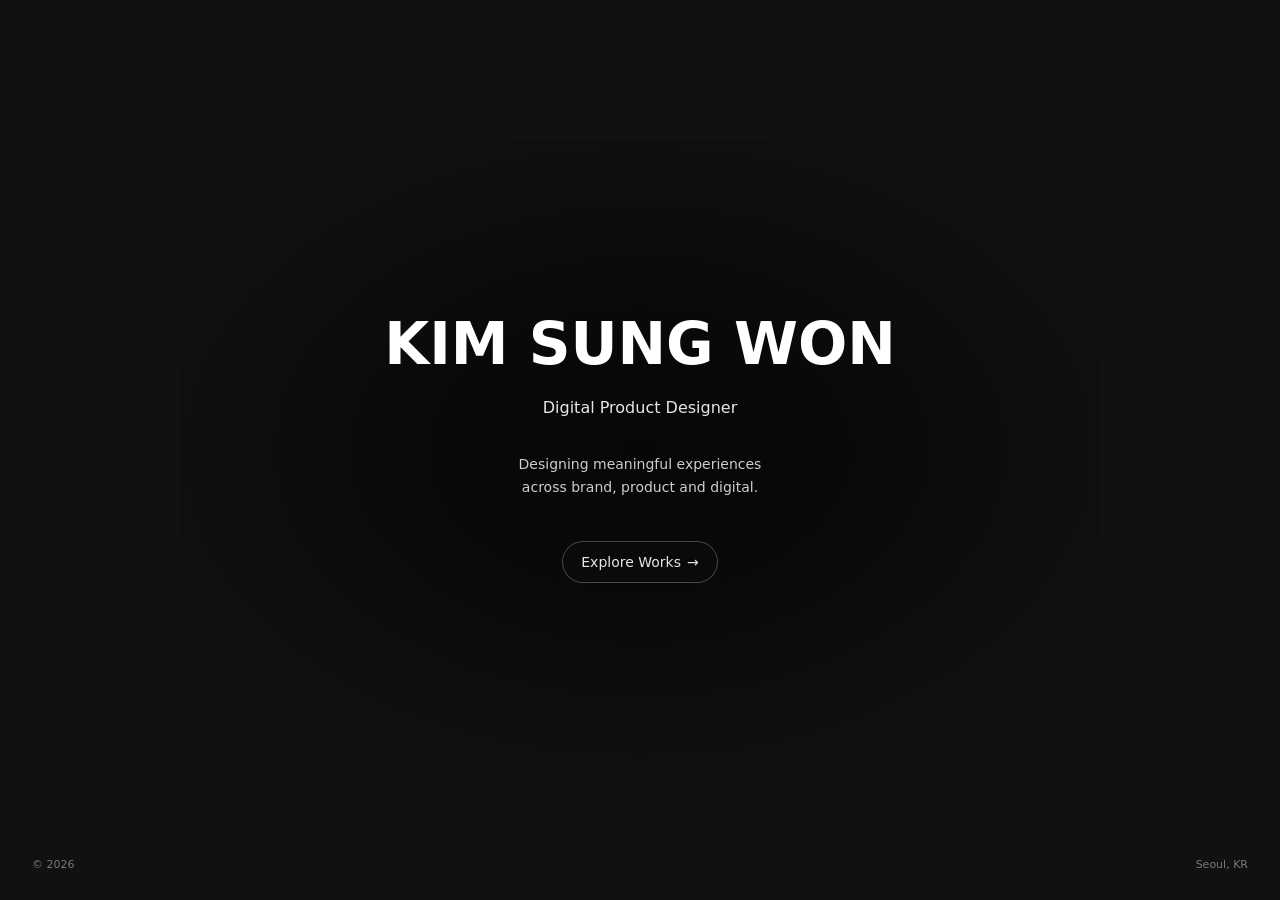
==== commit 4bca963f: "네비게이션 고정" ====
--- a/index.html
+++ b/index.html
@@ -9,7 +9,7 @@
       content="Kim Sung Won, Digital Product Designer. Designing meaningful experiences across brand, product and digital."
     >
     <title>Kim Sung Won — Digital Product Designer</title>
-    <link rel="stylesheet" href="./styles.css?v=20261016-landing-video-v70">
+    <link rel="stylesheet" href="./styles.css?v=20261016-landing-readability-v71">
   </head>
   <body class="landing-page">
     <div class="landing-shell">
--- a/styles.css
+++ b/styles.css
@@ -39,12 +39,6 @@
   --nav-indicator-duration: 420ms;
   --nav-indicator-ease: cubic-bezier(0.22, 1, 0.36, 1);
   --nav-item-duration: 180ms;
-  --floating-ui-fade-duration: 400ms;
-  --floating-ui-motion-duration: 550ms;
-  --floating-ui-fade-ease: ease-in-out;
-  --floating-ui-motion-ease: cubic-bezier(0.22, 1, 0.36, 1);
-  --floating-ui-reveal-delay: 1000ms;
-  --floating-ui-hidden-distance: 14px;
   --safe-area-top: env(safe-area-inset-top, 0px);
   --safe-area-right: env(safe-area-inset-right, 0px);
   --safe-area-bottom: env(safe-area-inset-bottom, 0px);
@@ -238,6 +232,31 @@
   animation: landingContentFadeIn 900ms var(--nav-pill-ease) 120ms forwards;
 }
 
+.landing-content::before {
+  content: "";
+  position: absolute;
+  top: 50%;
+  left: 50%;
+  z-index: 0;
+  width: min(920px, 112vw);
+  height: min(620px, 76vh);
+  background: radial-gradient(
+    ellipse at center,
+    rgba(0, 0, 0, 0.6) 0%,
+    rgba(0, 0, 0, 0.48) 32%,
+    rgba(0, 0, 0, 0.2) 60%,
+    rgba(0, 0, 0, 0) 84%,
+    rgba(0, 0, 0, 0) 100%
+  );
+  transform: translate(-50%, -50%);
+  pointer-events: none;
+}
+
+.landing-content > * {
+  position: relative;
+  z-index: 1;
+}
+
 .landing-content h1,
 .landing-content p,
 .landing-footer p {
@@ -253,7 +272,7 @@
 
 .landing-role {
   margin-top: 28px !important;
-  color: rgba(255, 255, 255, 0.78);
+  color: rgba(255, 255, 255, 0.9);
   font-size: 17px;
   font-weight: 500;
   line-height: 1.4;
@@ -261,7 +280,7 @@
 
 .landing-intro {
   margin-top: 34px !important;
-  color: rgba(255, 255, 255, 0.56);
+  color: rgba(255, 255, 255, 0.8);
   font-size: 14px;
   font-weight: 400;
   line-height: 1.65;
@@ -275,19 +294,19 @@
   gap: 6px;
   padding: 11px 18px;
   color: rgba(255, 255, 255, 0.9);
-  background: rgba(255, 255, 255, 0.06);
+  background: rgba(15, 15, 15, 0.35);
   border: 1px solid rgba(255, 255, 255, 0.25);
   border-radius: 999px;
   font-size: 14px;
   font-weight: 500;
   line-height: 1.3;
-  backdrop-filter: blur(12px) saturate(120%);
-  -webkit-backdrop-filter: blur(12px) saturate(120%);
+  backdrop-filter: blur(16px) saturate(120%);
+  -webkit-backdrop-filter: blur(16px) saturate(120%);
   transition: background 250ms ease;
 }
 
 .landing-works-link:hover {
-  background: rgba(255, 255, 255, 0.1);
+  background: rgba(15, 15, 15, 0.48);
 }
 
 .landing-works-link:focus-visible {
@@ -330,6 +349,11 @@
 @media (max-width: 833px) {
   .landing-content {
     width: min(100% - 40px, 560px);
+  }
+
+  .landing-content::before {
+    width: min(620px, 124vw);
+    height: min(560px, 72vh);
   }
 
   .landing-content h1 {
@@ -4814,10 +4838,6 @@
   }
 
 @media (prefers-reduced-motion: reduce) {
-  :root {
-    --floating-ui-hidden-distance: 0px;
-  }
-
   html,
   .elsewhere-main,
   .elsewhere-snap-root {
@@ -5825,7 +5845,6 @@
 }
 
 .nav-shell {
-  --nav-scroll-visibility-y: 0px;
   position: fixed;
   top: calc(var(--safe-area-top) + var(--nav-pill-top));
   /* Center against the visual viewport even when a scrollbar gutter is reserved. */
@@ -5844,28 +5863,14 @@
   border-radius: var(--nav-pill-radius);
   box-shadow: var(--nav-pill-shadow);
   opacity: 1;
-  transform: translate(-50%, var(--nav-scroll-visibility-y));
+  transform: translateX(-50%);
   backdrop-filter: saturate(150%) blur(var(--nav-pill-blur));
   -webkit-backdrop-filter: saturate(150%) blur(var(--nav-pill-blur));
   pointer-events: auto;
   transition:
-    opacity var(--floating-ui-fade-duration) var(--floating-ui-fade-ease),
-    transform var(--floating-ui-motion-duration) var(--floating-ui-motion-ease),
     background var(--nav-pill-duration) var(--nav-pill-ease),
     border-color var(--nav-pill-duration) var(--nav-pill-ease),
     box-shadow var(--nav-pill-duration) var(--nav-pill-ease);
-}
-
-.nav-shell.is-scroll-hidden {
-  --nav-scroll-visibility-y: calc(-1 * var(--floating-ui-hidden-distance));
-  opacity: 0;
-  pointer-events: none;
-}
-
-.elsewhere-page .nav-shell.is-scroll-hidden {
-  --nav-scroll-visibility-y: 0px;
-  opacity: 1;
-  pointer-events: auto;
 }
 
 .nav-mode {
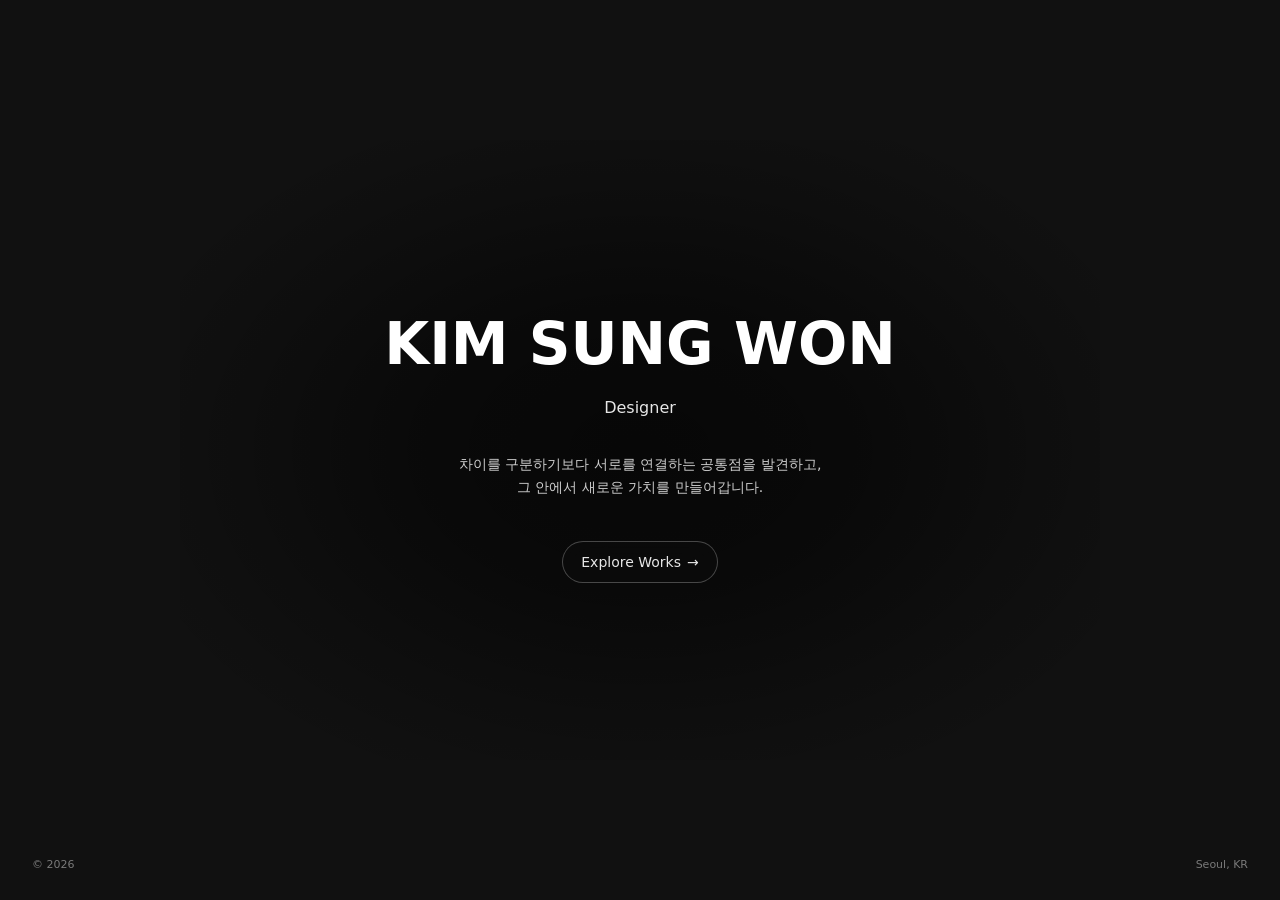
==== commit 21470326: "랜딩 페이지 히어로 텍스트 수정" ====
--- a/index.html
+++ b/index.html
@@ -8,7 +8,7 @@
       name="description"
       content="Kim Sung Won, Digital Product Designer. Designing meaningful experiences across brand, product and digital."
     >
-    <title>Kim Sung Won — Digital Product Designer</title>
+    <title>Kim Sung Won — Designer</title>
     <link rel="stylesheet" href="./styles.css?v=20261016-landing-readability-v71">
   </head>
   <body class="landing-page">
@@ -21,10 +21,10 @@
 
       <main class="landing-content">
         <h1>KIM SUNG WON</h1>
-        <p class="landing-role">Digital Product Designer</p>
+        <p class="landing-role">Designer</p>
         <p class="landing-intro">
-          Designing meaningful experiences<br>
-          across brand, product and digital.
+          차이를 구분하기보다 서로를 연결하는 공통점을 발견하고,<br>
+          그 안에서 새로운 가치를 만들어갑니다.
         </p>
         <a class="landing-works-link" href="./works/">Explore Works <span aria-hidden="true">→</span></a>
       </main>
